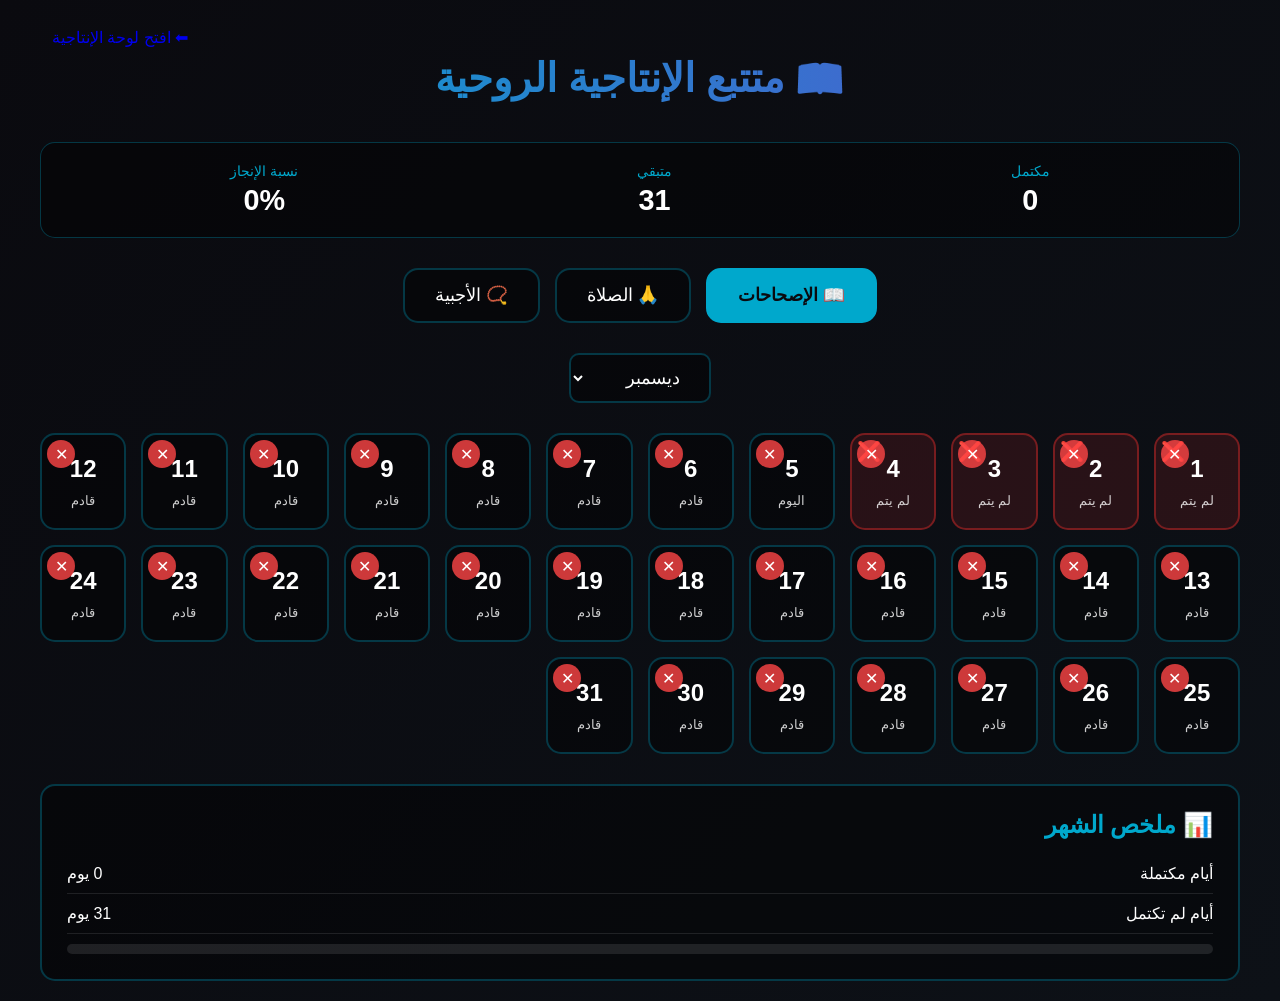
==== index.html @ fea48bf3 "Add files via upload" ====
<!DOCTYPE html>
<html lang="ar" dir="rtl">
<head>
    <meta charset="UTF-8">
    <meta name="viewport" content="width=device-width, initial-scale=1.0">
    <title>متتبع الإنتاجية الروحية</title>
    <link rel="stylesheet" href="style.css">
</head>
<body>
    <div class="container">
        <div class="header">
            <div style="display:flex; gap:12px; align-items:center; justify-content:flex-end;">
                <a href="main.html" class="btn" style="text-decoration:none; padding:8px 12px; border-radius:8px;">⬅ افتح لوحة الإنتاجية</a>
            </div>
            <h1 class="title">
                📖 متتبع الإنتاجية الروحية
            </h1>
        </div>

        <div class="stats-bar">
            <div class="stat-item">
                <div class="stat-label">مكتمل</div>
                <div class="stat-value" id="completedCount">0</div>
            </div>
            <div class="stat-item">
                <div class="stat-label">متبقي</div>
                <div class="stat-value" id="remainingCount">30</div>
            </div>
            <div class="stat-item">
                <div class="stat-label">نسبة الإنجاز</div>
                <div class="stat-value" id="completionRate">0%</div>
            </div>
        </div>

        <div class="tabs">
            <div class="tab active" data-tab="chapters">
                📖 الإصحاحات
            </div>
            <div class="tab" data-tab="prayer">
                🙏 الصلاة
            </div>
            <div class="tab" data-tab="agpeya">
                📿 الأجبية
            </div>
        </div>

        <div class="month-selector">
            <select id="monthSelect">
                <option value="0">يناير</option>
                <option value="1">فبراير</option>
                <option value="2">مارس</option>
                <option value="3">إبريل</option>
                <option value="4">مايو</option>
                <option value="5">يونيو</option>
                <option value="6">يوليو</option>
                <option value="7">أغسطس</option>
                <option value="8">سبتمبر</option>
                <option value="9">أكتوبر</option>
                <option value="10">نوفمبر</option>
                <option value="11">ديسمبر</option>
            </select>
        </div>

        <div class="days-grid" id="daysGrid"></div>

        <div class="summary">
            <h3>📊 ملخص الشهر</h3>
            <div class="summary-item">
                <span>أيام مكتملة</span>
                <span id="summaryCompleted">0 يوم</span>
            </div>
            <div class="summary-item">
                <span>أيام لم تكتمل</span>
                <span id="summaryMissed">30 يوم</span>
            </div>
            <div class="progress-bar">
                <div class="progress-fill" id="progressFill" style="width: 0%"></div>
            </div>
        </div>
    </div>

    <script src="script.js"></script>
</body>
</html>
---- style.css ----
* {
    margin: 0;
    padding: 0;
    box-sizing: border-box;
}

body {
    font-family: 'Segoe UI', Tahoma, Geneva, Verdana, sans-serif;
    background: linear-gradient(135deg, #0a0a0f 0%, #0d1117 100%);
    min-height: 100vh;
    color: white;
    padding: 20px;
}

.container {
    max-width: 1200px;
    margin: 0 auto;
}

.header {
    text-align: center;
    margin-bottom: 40px;
}

.title {
    font-size: 2.5rem;
    background: linear-gradient(90deg, #00a8cc, #5a4fcf);
    -webkit-background-clip: text;
    -webkit-text-fill-color: transparent;
    background-clip: text;
    margin-bottom: 15px;
    display: flex;
    align-items: center;
    justify-content: center;
    gap: 10px;
}

.stats-bar {
    background: rgba(0, 0, 0, 0.4);
    border: 1px solid rgba(0, 168, 204, 0.3);
    border-radius: 15px;
    padding: 20px;
    display: flex;
    justify-content: space-around;
    margin-bottom: 30px;
}

.stat-item {
    text-align: center;
}

.stat-label {
    color: #00a8cc;
    font-size: 0.9rem;
    margin-bottom: 5px;
}

.stat-value {
    font-size: 1.8rem;
    font-weight: bold;
}

.tabs {
    display: flex;
    gap: 15px;
    margin-bottom: 30px;
    justify-content: center;
    flex-wrap: wrap;
}

.tab {
    background: rgba(0, 0, 0, 0.4);
    border: 2px solid rgba(0, 168, 204, 0.3);
    border-radius: 15px;
    padding: 15px 30px;
    cursor: pointer;
    transition: all 0.3s;
    font-size: 1.1rem;
    display: flex;
    align-items: center;
    gap: 10px;
}

.tab:hover {
    transform: translateY(-2px);
    box-shadow: 0 5px 15px rgba(0, 168, 204, 0.3);
}

.tab.active {
    background: #00a8cc;
    border-color: #00a8cc;
    color: #0a0a0f;
    font-weight: bold;
}

.month-selector {
    text-align: center;
    margin-bottom: 30px;
}

.month-selector select {
    background: rgba(0, 0, 0, 0.4);
    border: 2px solid rgba(0, 168, 204, 0.3);
    border-radius: 10px;
    padding: 12px 25px;
    color: white;
    font-size: 1.1rem;
    cursor: pointer;
    outline: none;
}

.month-selector select option {
    background: #0d1117;
    color: white;
}

.days-grid {
    display: grid;
    grid-template-columns: repeat(auto-fill, minmax(80px, 1fr));
    gap: 15px;
    margin-bottom: 30px;
}

.day-card {
    background: rgba(0, 0, 0, 0.4);
    border: 2px solid rgba(0, 168, 204, 0.3);
    border-radius: 15px;
    padding: 20px;
    text-align: center;
    cursor: pointer;
    transition: all 0.3s;
    position: relative;
    display: flex;
    flex-direction: column;
    align-items: center;
    justify-content: center;
}

.day-card:hover {
    transform: scale(1.05);
    box-shadow: 0 5px 15px rgba(0, 168, 204, 0.3);
}

.day-card.completed {
    background: linear-gradient(135deg, #00a8cc, #007a99);
    border-color: #00a8cc;
}

.day-card.missed {
    background: rgba(200, 40, 40, 0.15);
    border-color: rgba(200, 40, 40, 0.5);
}

.btn-delete-day {
    position: absolute;
    top: 5px;
    left: 5px;
    background: rgba(255, 70, 70, 0.8);
    color: white;
    border: none;
    border-radius: 50%;
    width: 28px;
    height: 28px;
    cursor: pointer;
    font-size: 16px;
    transition: all 0.2s;
    padding: 0;
    display: flex;
    align-items: center;
    justify-content: center;
}

.btn-delete-day:hover {
    background: rgba(255, 50, 50, 1);
    transform: scale(1.1);
}

.day-number {
    font-size: 1.5rem;
    font-weight: bold;
    margin-bottom: 10px;
}

.day-label {
    font-size: 0.8rem;
    opacity: 0.8;
}

.status-icon {
    position: absolute;
    top: 5px;
    left: 5px;
    font-size: 1.2rem;
}

.summary {
    background: rgba(0, 0, 0, 0.4);
    border: 2px solid rgba(0, 168, 204, 0.3);
    border-radius: 15px;
    padding: 25px;
    margin-top: 30px;
}

.summary h3 {
    color: #00a8cc;
    margin-bottom: 15px;
    font-size: 1.5rem;
}

.summary-item {
    display: flex;
    justify-content: space-between;
    padding: 10px 0;
    border-bottom: 1px solid rgba(255, 255, 255, 0.1);
}

.summary-item:last-child {
    border-bottom: none;
}

.progress-bar {
    width: 100%;
    height: 10px;
    background: rgba(255, 255, 255, 0.1);
    border-radius: 10px;
    overflow: hidden;
    margin-top: 10px;
}

.progress-fill {
    height: 100%;
    background: linear-gradient(90deg, #00a8cc, #007a99);
    transition: width 0.3s;
    border-radius: 10px;
}

@media (max-width: 768px) {
    .title {
        font-size: 1.8rem;
    }

    .days-grid {
        grid-template-columns: repeat(auto-fill, minmax(60px, 1fr));
        gap: 10px;
    }

    .day-card {
        padding: 15px 10px;
    }

    .stats-bar {
        flex-direction: column;
        gap: 15px;
    }
}
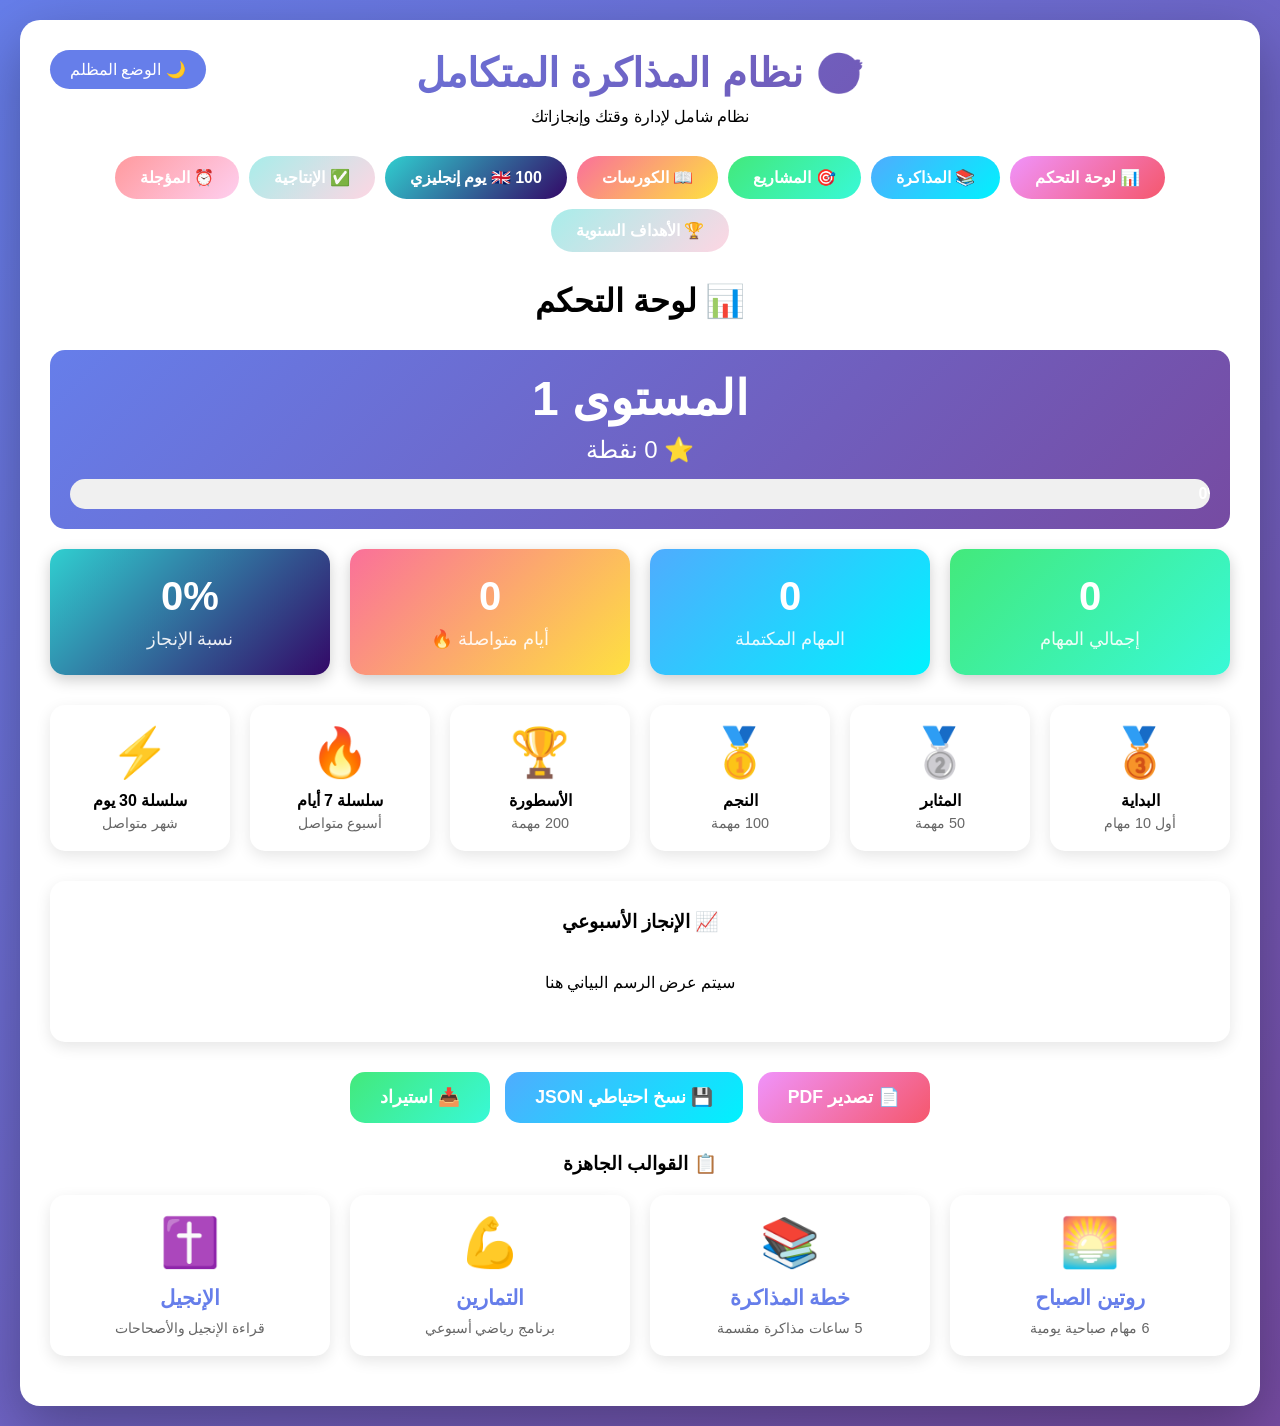
==== commit 80341791: "Add files via upload" ====
--- a/index.html
+++ b/index.html
@@ -3,82 +3,2111 @@
 <head>
     <meta charset="UTF-8">
     <meta name="viewport" content="width=device-width, initial-scale=1.0">
-    <title>متتبع الإنتاجية الروحية</title>
-    <link rel="stylesheet" href="style.css">
+    <title>نظام المذاكرة المتكامل</title>
+    <style>
+        * {
+            margin: 0;
+            padding: 0;
+            box-sizing: border-box;
+        }
+
+        body {
+            font-family: 'Segoe UI', Tahoma, Geneva, Verdana, sans-serif;
+            background: linear-gradient(135deg, #667eea 0%, #764ba2 100%);
+            min-height: 100vh;
+            padding: 20px;
+            transition: all 0.3s ease;
+        }
+
+        body.dark-mode {
+            background: linear-gradient(135deg, #1a1a2e 0%, #16213e 100%);
+        }
+
+        .container {
+            max-width: 1400px;
+            margin: 0 auto;
+            background: white;
+            border-radius: 20px;
+            box-shadow: 0 20px 60px rgba(0,0,0,0.3);
+            padding: 30px;
+            transition: all 0.3s ease;
+        }
+
+        body.dark-mode .container {
+            background: #2d2d44;
+            color: #fff;
+        }
+
+        .header {
+            text-align: center;
+            margin-bottom: 30px;
+            position: relative;
+        }
+
+        .header h1 {
+            font-size: 2.5em;
+            background: linear-gradient(135deg, #667eea 0%, #764ba2 100%);
+            -webkit-background-clip: text;
+            -webkit-text-fill-color: transparent;
+            margin-bottom: 10px;
+        }
+
+        body.dark-mode .header h1 {
+            background: linear-gradient(135deg, #00d2ff 0%, #3a7bd5 100%);
+            -webkit-background-clip: text;
+            -webkit-text-fill-color: transparent;
+        }
+
+        .dark-mode-toggle {
+            position: absolute;
+            top: 0;
+            left: 0;
+            background: #667eea;
+            color: white;
+            border: none;
+            padding: 10px 20px;
+            border-radius: 25px;
+            cursor: pointer;
+            font-size: 1em;
+            transition: all 0.3s ease;
+        }
+
+        body.dark-mode .dark-mode-toggle {
+            background: #ffd700;
+            color: #1a1a2e;
+        }
+
+        .dark-mode-toggle:hover {
+            transform: scale(1.1);
+        }
+
+        .nav-buttons {
+            display: flex;
+            gap: 10px;
+            flex-wrap: wrap;
+            justify-content: center;
+            margin-bottom: 30px;
+        }
+
+        .nav-btn {
+            padding: 12px 25px;
+            border: none;
+            border-radius: 25px;
+            cursor: pointer;
+            font-size: 1em;
+            font-weight: bold;
+            transition: all 0.3s ease;
+            color: white;
+        }
+
+        .nav-btn:hover {
+            transform: translateY(-3px);
+            box-shadow: 0 5px 15px rgba(0,0,0,0.3);
+        }
+
+        .nav-btn.dashboard { background: linear-gradient(135deg, #f093fb 0%, #f5576c 100%); }
+        .nav-btn.study { background: linear-gradient(135deg, #4facfe 0%, #00f2fe 100%); }
+        .nav-btn.projects { background: linear-gradient(135deg, #43e97b 0%, #38f9d7 100%); }
+        .nav-btn.courses { background: linear-gradient(135deg, #fa709a 0%, #fee140 100%); }
+        .nav-btn.english { background: linear-gradient(135deg, #30cfd0 0%, #330867 100%); }
+        .nav-btn.productivity { background: linear-gradient(135deg, #a8edea 0%, #fed6e3 100%); }
+        .nav-btn.delayed { background: linear-gradient(135deg, #ff9a9e 0%, #fecfef 100%); }
+
+        .page {
+            display: none;
+        }
+
+        .page.active {
+            display: block;
+            animation: fadeIn 0.5s ease;
+        }
+
+        @keyframes fadeIn {
+            from { opacity: 0; transform: translateY(20px); }
+            to { opacity: 1; transform: translateY(0); }
+        }
+
+        .stats-grid {
+            display: grid;
+            grid-template-columns: repeat(auto-fit, minmax(250px, 1fr));
+            gap: 20px;
+            margin-bottom: 30px;
+        }
+
+        .stat-card {
+            background: linear-gradient(135deg, #667eea 0%, #764ba2 100%);
+            color: white;
+            padding: 25px;
+            border-radius: 15px;
+            text-align: center;
+            box-shadow: 0 5px 15px rgba(0,0,0,0.2);
+            transition: all 0.3s ease;
+        }
+
+        .stat-card:hover {
+            transform: translateY(-5px);
+            box-shadow: 0 10px 25px rgba(0,0,0,0.3);
+        }
+
+        .stat-card h3 {
+            font-size: 2.5em;
+            margin-bottom: 10px;
+        }
+
+        .stat-card p {
+            font-size: 1.1em;
+            opacity: 0.9;
+        }
+
+        .months-grid {
+            display: grid;
+            grid-template-columns: repeat(auto-fill, minmax(300px, 1fr));
+            gap: 20px;
+            margin-top: 20px;
+        }
+
+        .month-card {
+            background: white;
+            border-radius: 15px;
+            padding: 20px;
+            box-shadow: 0 5px 15px rgba(0,0,0,0.1);
+            transition: all 0.3s ease;
+        }
+
+        body.dark-mode .month-card {
+            background: #3d3d5c;
+        }
+
+        .month-card:hover {
+            transform: translateY(-5px);
+            box-shadow: 0 10px 25px rgba(0,0,0,0.2);
+        }
+
+        .month-card h3 {
+            color: #667eea;
+            margin-bottom: 15px;
+            font-size: 1.5em;
+        }
+
+        body.dark-mode .month-card h3 {
+            color: #00d2ff;
+        }
+
+        .days-grid {
+            display: grid;
+            grid-template-columns: repeat(7, 1fr);
+            gap: 8px;
+            margin-top: 15px;
+        }
+
+        .day {
+            aspect-ratio: 1;
+            display: flex;
+            align-items: center;
+            justify-content: center;
+            border-radius: 10px;
+            font-weight: bold;
+            cursor: pointer;
+            transition: all 0.3s ease;
+            background: #f0f0f0;
+            color: #333;
+        }
+
+        body.dark-mode .day {
+            background: #2d2d44;
+            color: #fff;
+        }
+
+        .day:hover {
+            transform: scale(1.1);
+        }
+
+        .day.current {
+            background: #ffd700;
+            color: #333;
+            box-shadow: 0 0 15px rgba(255, 215, 0, 0.5);
+        }
+
+        .day.completed {
+            background: linear-gradient(135deg, #43e97b 0%, #38f9d7 100%);
+            color: white;
+        }
+
+        .day.incomplete {
+            background: linear-gradient(135deg, #ff9a9e 0%, #fecfef 100%);
+            color: white;
+        }
+
+        .task-input-section {
+            background: #f8f9fa;
+            padding: 25px;
+            border-radius: 15px;
+            margin-bottom: 25px;
+        }
+
+        body.dark-mode .task-input-section {
+            background: #3d3d5c;
+        }
+
+        .task-input-group {
+            display: flex;
+            gap: 10px;
+            margin-bottom: 15px;
+            flex-wrap: wrap;
+        }
+
+        .task-input-group input,
+        .task-input-group select {
+            flex: 1;
+            padding: 12px;
+            border: 2px solid #ddd;
+            border-radius: 10px;
+            font-size: 1em;
+            min-width: 200px;
+        }
+
+        body.dark-mode .task-input-group input,
+        body.dark-mode .task-input-group select {
+            background: #2d2d44;
+            color: #fff;
+            border-color: #4d4d6c;
+        }
+
+        .task-input-group button {
+            padding: 12px 30px;
+            background: linear-gradient(135deg, #667eea 0%, #764ba2 100%);
+            color: white;
+            border: none;
+            border-radius: 10px;
+            cursor: pointer;
+            font-size: 1em;
+            font-weight: bold;
+            transition: all 0.3s ease;
+        }
+
+        .task-input-group button:hover {
+            transform: scale(1.05);
+            box-shadow: 0 5px 15px rgba(0,0,0,0.3);
+        }
+
+        .tasks-list {
+            display: grid;
+            gap: 15px;
+        }
+
+        .task-item {
+            background: white;
+            padding: 20px;
+            border-radius: 15px;
+            box-shadow: 0 3px 10px rgba(0,0,0,0.1);
+            display: flex;
+            justify-content: space-between;
+            align-items: center;
+            transition: all 0.3s ease;
+        }
+
+        body.dark-mode .task-item {
+            background: #3d3d5c;
+        }
+
+        .task-item:hover {
+            transform: translateX(-5px);
+            box-shadow: 0 5px 15px rgba(0,0,0,0.2);
+        }
+
+        .task-info {
+            flex: 1;
+        }
+
+        .task-title {
+            font-size: 1.2em;
+            font-weight: bold;
+            margin-bottom: 5px;
+            color: #333;
+        }
+
+        body.dark-mode .task-title {
+            color: #fff;
+        }
+
+        .task-meta {
+            font-size: 0.9em;
+            color: #666;
+        }
+
+        body.dark-mode .task-meta {
+            color: #aaa;
+        }
+
+        .task-actions {
+            display: flex;
+            gap: 10px;
+        }
+
+        .task-btn {
+            padding: 8px 15px;
+            border: none;
+            border-radius: 8px;
+            cursor: pointer;
+            font-weight: bold;
+            transition: all 0.3s ease;
+            color: white;
+        }
+
+        .task-btn.done {
+            background: linear-gradient(135deg, #43e97b 0%, #38f9d7 100%);
+        }
+
+        .task-btn.delete {
+            background: linear-gradient(135deg, #ff9a9e 0%, #fecfef 100%);
+        }
+
+        .task-btn:hover {
+            transform: scale(1.1);
+        }
+
+        .progress-section {
+            margin: 30px 0;
+        }
+
+        .progress-bar-container {
+            background: #f0f0f0;
+            border-radius: 15px;
+            height: 30px;
+            overflow: hidden;
+            position: relative;
+        }
+
+        body.dark-mode .progress-bar-container {
+            background: #2d2d44;
+        }
+
+        .progress-bar {
+            height: 100%;
+            background: linear-gradient(90deg, #43e97b 0%, #38f9d7 100%);
+            transition: width 0.5s ease;
+            display: flex;
+            align-items: center;
+            justify-content: center;
+            color: white;
+            font-weight: bold;
+        }
+
+        .project-card {
+            background: white;
+            padding: 25px;
+            border-radius: 15px;
+            box-shadow: 0 5px 15px rgba(0,0,0,0.1);
+            margin-bottom: 20px;
+            transition: all 0.3s ease;
+        }
+
+        body.dark-mode .project-card {
+            background: #3d3d5c;
+        }
+
+        .project-card:hover {
+            transform: translateY(-5px);
+            box-shadow: 0 10px 25px rgba(0,0,0,0.2);
+        }
+
+        .project-header {
+            display: flex;
+            justify-content: space-between;
+            align-items: center;
+            margin-bottom: 15px;
+        }
+
+        .project-title {
+            font-size: 1.5em;
+            font-weight: bold;
+            color: #667eea;
+        }
+
+        body.dark-mode .project-title {
+            color: #00d2ff;
+        }
+
+        .project-progress {
+            font-size: 1.2em;
+            font-weight: bold;
+            color: #43e97b;
+        }
+
+        .project-actions {
+            display: flex;
+            gap: 10px;
+            margin-top: 15px;
+        }
+
+        .project-btn {
+            padding: 10px 20px;
+            border: none;
+            border-radius: 10px;
+            cursor: pointer;
+            font-weight: bold;
+            transition: all 0.3s ease;
+            color: white;
+        }
+
+        .project-btn.increment {
+            background: linear-gradient(135deg, #43e97b 0%, #38f9d7 100%);
+        }
+
+        .project-btn.decrement {
+            background: linear-gradient(135deg, #ffa726 0%, #fb8c00 100%);
+        }
+
+        .project-btn.complete {
+            background: linear-gradient(135deg, #667eea 0%, #764ba2 100%);
+        }
+
+        .project-btn.delete {
+            background: linear-gradient(135deg, #ff9a9e 0%, #fecfef 100%);
+        }
+
+        .project-btn:hover {
+            transform: scale(1.05);
+        }
+
+        .streak-display {
+            text-align: center;
+            padding: 40px;
+            background: linear-gradient(135deg, #ff9a9e 0%, #fecfef 100%);
+            border-radius: 20px;
+            margin-bottom: 30px;
+            color: white;
+        }
+
+        .streak-number {
+            font-size: 5em;
+            font-weight: bold;
+            margin-bottom: 10px;
+        }
+
+        .streak-icon {
+            font-size: 3em;
+            margin-bottom: 10px;
+        }
+
+        .achievements {
+            display: grid;
+            grid-template-columns: repeat(auto-fit, minmax(150px, 1fr));
+            gap: 20px;
+            margin: 30px 0;
+        }
+
+        .achievement {
+            text-align: center;
+            padding: 20px;
+            background: white;
+            border-radius: 15px;
+            box-shadow: 0 5px 15px rgba(0,0,0,0.1);
+            transition: all 0.3s ease;
+        }
+
+        body.dark-mode .achievement {
+            background: #3d3d5c;
+        }
+
+        .achievement.unlocked {
+            background: linear-gradient(135deg, #ffd700 0%, #ffed4e 100%);
+        }
+
+        .achievement:hover {
+            transform: scale(1.05);
+        }
+
+        .achievement-icon {
+            font-size: 3em;
+            margin-bottom: 10px;
+        }
+
+        .achievement-title {
+            font-weight: bold;
+            margin-bottom: 5px;
+        }
+
+        .achievement-desc {
+            font-size: 0.9em;
+            color: #666;
+        }
+
+        .english-day {
+            background: white;
+            padding: 20px;
+            border-radius: 15px;
+            margin-bottom: 15px;
+            box-shadow: 0 3px 10px rgba(0,0,0,0.1);
+            transition: all 0.3s ease;
+        }
+
+        body.dark-mode .english-day {
+            background: #3d3d5c;
+        }
+
+        .english-day:hover {
+            transform: translateX(-5px);
+        }
+
+        .english-day-header {
+            display: flex;
+            justify-content: space-between;
+            align-items: center;
+            margin-bottom: 10px;
+        }
+
+        .english-day-title {
+            font-size: 1.3em;
+            font-weight: bold;
+            color: #30cfd0;
+        }
+
+        .english-day.completed {
+            background: linear-gradient(135deg, #43e97b 0%, #38f9d7 100%);
+            color: white;
+        }
+
+        .english-day.completed .english-day-title {
+            color: white;
+        }
+
+        .note-input {
+            width: 100%;
+            padding: 10px;
+            border: 2px solid #ddd;
+            border-radius: 10px;
+            margin-top: 10px;
+            font-size: 1em;
+            resize: vertical;
+        }
+
+        body.dark-mode .note-input {
+            background: #2d2d44;
+            color: #fff;
+            border-color: #4d4d6c;
+        }
+
+        .export-section {
+            display: flex;
+            gap: 15px;
+            margin: 30px 0;
+            flex-wrap: wrap;
+            justify-content: center;
+        }
+
+        .export-btn {
+            padding: 15px 30px;
+            border: none;
+            border-radius: 15px;
+            cursor: pointer;
+            font-size: 1.1em;
+            font-weight: bold;
+            color: white;
+            transition: all 0.3s ease;
+        }
+
+        .export-btn.pdf {
+            background: linear-gradient(135deg, #f093fb 0%, #f5576c 100%);
+        }
+
+        .export-btn.json {
+            background: linear-gradient(135deg, #4facfe 0%, #00f2fe 100%);
+        }
+
+        .export-btn.import {
+            background: linear-gradient(135deg, #43e97b 0%, #38f9d7 100%);
+        }
+
+        .export-btn:hover {
+            transform: scale(1.05);
+            box-shadow: 0 5px 15px rgba(0,0,0,0.3);
+        }
+
+        .chart-container {
+            background: white;
+            padding: 30px;
+            border-radius: 15px;
+            margin: 20px 0;
+            box-shadow: 0 5px 15px rgba(0,0,0,0.1);
+        }
+
+        body.dark-mode .chart-container {
+            background: #3d3d5c;
+        }
+
+        .priority-badge {
+            display: inline-block;
+            padding: 5px 15px;
+            border-radius: 20px;
+            font-size: 0.9em;
+            font-weight: bold;
+            margin-left: 10px;
+        }
+
+        .priority-urgent {
+            background: #ff6b6b;
+            color: white;
+        }
+
+        .priority-important {
+            background: #ffd93d;
+            color: #333;
+        }
+
+        .priority-normal {
+            background: #6bcf7f;
+            color: white;
+        }
+
+        .level-display {
+            background: linear-gradient(135deg, #667eea 0%, #764ba2 100%);
+            color: white;
+            padding: 20px;
+            border-radius: 15px;
+            text-align: center;
+            margin-bottom: 20px;
+        }
+
+        .level-number {
+            font-size: 3em;
+            font-weight: bold;
+        }
+
+        .points-display {
+            font-size: 1.5em;
+            margin-top: 10px;
+        }
+
+        .modal {
+            display: none;
+            position: fixed;
+            top: 0;
+            left: 0;
+            width: 100%;
+            height: 100%;
+            background: rgba(0,0,0,0.7);
+            z-index: 1000;
+            justify-content: center;
+            align-items: center;
+        }
+
+        .modal.active {
+            display: flex;
+        }
+
+        .modal-content {
+            background: white;
+            padding: 30px;
+            border-radius: 20px;
+            max-width: 500px;
+            width: 90%;
+            max-height: 80vh;
+            overflow-y: auto;
+        }
+
+        body.dark-mode .modal-content {
+            background: #2d2d44;
+            color: #fff;
+        }
+
+        @media (max-width: 768px) {
+            .header h1 {
+                font-size: 1.8em;
+            }
+
+            .nav-buttons {
+                flex-direction: column;
+            }
+
+            .stats-grid {
+                grid-template-columns: 1fr;
+            }
+
+            .months-grid {
+                grid-template-columns: 1fr;
+            }
+
+            .task-input-group {
+                flex-direction: column;
+            }
+
+            .task-item {
+                flex-direction: column;
+                gap: 15px;
+            }
+
+            .task-actions {
+                width: 100%;
+                justify-content: space-between;
+            }
+        }
+
+        .filter-section {
+            display: flex;
+            gap: 10px;
+            margin-bottom: 20px;
+            flex-wrap: wrap;
+        }
+
+        .filter-btn {
+            padding: 10px 20px;
+            border: 2px solid #667eea;
+            background: white;
+            color: #667eea;
+            border-radius: 10px;
+            cursor: pointer;
+            font-weight: bold;
+            transition: all 0.3s ease;
+        }
+
+        body.dark-mode .filter-btn {
+            background: #2d2d44;
+            border-color: #00d2ff;
+            color: #00d2ff;
+        }
+
+        .filter-btn.active {
+            background: #667eea;
+            color: white;
+        }
+
+        body.dark-mode .filter-btn.active {
+            background: #00d2ff;
+            color: #1a1a2e;
+        }
+
+        .filter-btn:hover {
+            transform: scale(1.05);
+        }
+
+        .notification {
+            position: fixed;
+            top: 20px;
+            right: 20px;
+            background: linear-gradient(135deg, #43e97b 0%, #38f9d7 100%);
+            color: white;
+            padding: 20px;
+            border-radius: 15px;
+            box-shadow: 0 5px 15px rgba(0,0,0,0.3);
+            z-index: 2000;
+            animation: slideIn 0.5s ease;
+            max-width: 300px;
+        }
+
+        @keyframes slideIn {
+            from {
+                transform: translateX(400px);
+                opacity: 0;
+            }
+            to {
+                transform: translateX(0);
+                opacity: 1;
+            }
+        }
+
+        .template-grid {
+            display: grid;
+            grid-template-columns: repeat(auto-fit, minmax(250px, 1fr));
+            gap: 20px;
+            margin: 20px 0;
+        }
+
+        .template-card {
+            background: white;
+            padding: 20px;
+            border-radius: 15px;
+            box-shadow: 0 5px 15px rgba(0,0,0,0.1);
+            cursor: pointer;
+            transition: all 0.3s ease;
+        }
+
+        body.dark-mode .template-card {
+            background: #3d3d5c;
+        }
+
+        .template-card:hover {
+            transform: translateY(-5px);
+            box-shadow: 0 10px 25px rgba(0,0,0,0.2);
+        }
+
+        .template-icon {
+            font-size: 3em;
+            text-align: center;
+            margin-bottom: 15px;
+        }
+
+        .template-title {
+            font-size: 1.3em;
+            font-weight: bold;
+            text-align: center;
+            color: #667eea;
+            margin-bottom: 10px;
+        }
+
+        body.dark-mode .template-title {
+            color: #00d2ff;
+        }
+
+        .template-desc {
+            text-align: center;
+            color: #666;
+            font-size: 0.9em;
+        }
+
+        body.dark-mode .template-desc {
+            color: #aaa;
+        }
+    </style>
 </head>
 <body>
     <div class="container">
         <div class="header">
-            <div style="display:flex; gap:12px; align-items:center; justify-content:flex-end;">
-                <a href="main.html" class="btn" style="text-decoration:none; padding:8px 12px; border-radius:8px;">⬅ افتح لوحة الإنتاجية</a>
-            </div>
-            <h1 class="title">
-                📖 متتبع الإنتاجية الروحية
-            </h1>
+            <button class="dark-mode-toggle" onclick="toggleDarkMode()">🌙 الوضع المظلم</button>
+            <h1>🎯 نظام المذاكرة المتكامل</h1>
+            <p>نظام شامل لإدارة وقتك وإنجازاتك</p>
         </div>
 
-        <div class="stats-bar">
-            <div class="stat-item">
-                <div class="stat-label">مكتمل</div>
-                <div class="stat-value" id="completedCount">0</div>
-            </div>
-            <div class="stat-item">
-                <div class="stat-label">متبقي</div>
-                <div class="stat-value" id="remainingCount">30</div>
-            </div>
-            <div class="stat-item">
-                <div class="stat-label">نسبة الإنجاز</div>
-                <div class="stat-value" id="completionRate">0%</div>
-            </div>
+        <div class="nav-buttons">
+            <button class="nav-btn dashboard" onclick="showPage('dashboard')">📊 لوحة التحكم</button>
+            <button class="nav-btn study" onclick="showPage('study')">📚 المذاكرة</button>
+            <button class="nav-btn projects" onclick="showPage('projects')">🎯 المشاريع</button>
+            <button class="nav-btn courses" onclick="showPage('courses')">📖 الكورسات</button>
+            <button class="nav-btn english" onclick="showPage('english')">🇬🇧 100 يوم إنجليزي</button>
+            <button class="nav-btn productivity" onclick="showPage('productivity')">✅ الإنتاجية</button>
+            <button class="nav-btn delayed" onclick="showPage('delayed')">⏰ المؤجلة</button>
+            <button class="nav-btn productivity" onclick="showPage('yearly')" style="background: linear-gradient(135deg, #a8edea 0%, #fed6e3 100%);">🏆 الأهداف السنوية</button>
         </div>
 
-        <div class="tabs">
-            <div class="tab active" data-tab="chapters">
-                📖 الإصحاحات
-            </div>
-            <div class="tab" data-tab="prayer">
-                🙏 الصلاة
-            </div>
-            <div class="tab" data-tab="agpeya">
-                📿 الأجبية
+        <!-- Dashboard Page -->
+        <div id="dashboard" class="page active">
+            <h2 style="text-align: center; margin-bottom: 30px; font-size: 2em;">📊 لوحة التحكم</h2>
+            
+            <div class="level-display">
+                <div class="level-number">المستوى <span id="userLevel">1</span></div>
+                <div class="points-display">⭐ <span id="userPoints">0</span> نقطة</div>
+                <div class="progress-bar-container" style="margin-top: 15px;">
+                    <div class="progress-bar" id="levelProgress" style="width: 0%;">0%</div>
+                </div>
+            </div>
+
+            <div class="stats-grid">
+                <div class="stat-card" style="background: linear-gradient(135deg, #43e97b 0%, #38f9d7 100%);">
+                    <h3 id="dashTotalTasks">0</h3>
+                    <p>إجمالي المهام</p>
+                </div>
+                <div class="stat-card" style="background: linear-gradient(135deg, #4facfe 0%, #00f2fe 100%);">
+                    <h3 id="dashCompletedTasks">0</h3>
+                    <p>المهام المكتملة</p>
+                </div>
+                <div class="stat-card" style="background: linear-gradient(135deg, #fa709a 0%, #fee140 100%);">
+                    <h3 id="dashStreak">0</h3>
+                    <p>أيام متواصلة 🔥</p>
+                </div>
+                <div class="stat-card" style="background: linear-gradient(135deg, #30cfd0 0%, #330867 100%);">
+                    <h3 id="dashProductivity">0%</h3>
+                    <p>نسبة الإنجاز</p>
+                </div>
+            </div>
+
+            <div class="achievements">
+                <div class="achievement" id="achievement1">
+                    <div class="achievement-icon">🥉</div>
+                    <div class="achievement-title">البداية</div>
+                    <div class="achievement-desc">أول 10 مهام</div>
+                </div>
+                <div class="achievement" id="achievement2">
+                    <div class="achievement-icon">🥈</div>
+                    <div class="achievement-title">المثابر</div>
+                    <div class="achievement-desc">50 مهمة</div>
+                </div>
+                <div class="achievement" id="achievement3">
+                    <div class="achievement-icon">🥇</div>
+                    <div class="achievement-title">النجم</div>
+                    <div class="achievement-desc">100 مهمة</div>
+                </div>
+                <div class="achievement" id="achievement4">
+                    <div class="achievement-icon">🏆</div>
+                    <div class="achievement-title">الأسطورة</div>
+                    <div class="achievement-desc">200 مهمة</div>
+                </div>
+                <div class="achievement" id="achievement5">
+                    <div class="achievement-icon">🔥</div>
+                    <div class="achievement-title">سلسلة 7 أيام</div>
+                    <div class="achievement-desc">أسبوع متواصل</div>
+                </div>
+                <div class="achievement" id="achievement6">
+                    <div class="achievement-icon">⚡</div>
+                    <div class="achievement-title">سلسلة 30 يوم</div>
+                    <div class="achievement-desc">شهر متواصل</div>
+                </div>
+            </div>
+
+            <div class="chart-container">
+                <h3 style="margin-bottom: 20px; text-align: center;">📈 الإنجاز الأسبوعي</h3>
+                <div id="weeklyChart" style="text-align: center; padding: 20px;">
+                    <p>سيتم عرض الرسم البياني هنا</p>
+                </div>
+            </div>
+
+            <div class="export-section">
+                <button class="export-btn pdf" onclick="exportPDF()">📄 تصدير PDF</button>
+                <button class="export-btn json" onclick="exportJSON()">💾 نسخ احتياطي JSON</button>
+                <button class="export-btn import" onclick="document.getElementById('importFile').click()">📥 استيراد</button>
+                <input type="file" id="importFile" style="display: none;" accept=".json" onchange="importData(event)">
+            </div>
+
+            <h3 style="margin: 30px 0 20px; text-align: center;">📋 القوالب الجاهزة</h3>
+            <div class="template-grid">
+                <div class="template-card" onclick="applyTemplate('morning')">
+                    <div class="template-icon">🌅</div>
+                    <div class="template-title">روتين الصباح</div>
+                    <div class="template-desc">6 مهام صباحية يومية</div>
+                </div>
+                <div class="template-card" onclick="applyTemplate('study')">
+                    <div class="template-icon">📚</div>
+                    <div class="template-title">خطة المذاكرة</div>
+                    <div class="template-desc">5 ساعات مذاكرة مقسمة</div>
+                </div>
+                <div class="template-card" onclick="applyTemplate('workout')">
+                    <div class="template-icon">💪</div>
+                    <div class="template-title">التمارين</div>
+                    <div class="template-desc">برنامج رياضي أسبوعي</div>
+                </div>
+                <div class="template-card" onclick="applyTemplate('bible')">
+                    <div class="template-icon">✝️</div>
+                    <div class="template-title">الإنجيل</div>
+                    <div class="template-desc">قراءة الإنجيل والأصحاحات</div>
+                </div>
             </div>
         </div>
 
-        <div class="month-selector">
-            <select id="monthSelect">
-                <option value="0">يناير</option>
-                <option value="1">فبراير</option>
-                <option value="2">مارس</option>
-                <option value="3">إبريل</option>
-                <option value="4">مايو</option>
-                <option value="5">يونيو</option>
-                <option value="6">يوليو</option>
-                <option value="7">أغسطس</option>
-                <option value="8">سبتمبر</option>
-                <option value="9">أكتوبر</option>
-                <option value="10">نوفمبر</option>
-                <option value="11">ديسمبر</option>
-            </select>
+        <!-- Study Page -->
+        <div id="study" class="page">
+            <h2 style="text-align: center; margin-bottom: 30px;">📚 صفحة المذاكرة - 360 يوم</h2>
+            
+            <div class="stats-grid">
+                <div class="stat-card">
+                    <h3 id="totalDays">360</h3>
+                    <p>إجمالي الأيام</p>
+                </div>
+                <div class="stat-card">
+                    <h3 id="completedDays">0</h3>
+                    <p>أيام مكتملة</p>
+                </div>
+                <div class="stat-card">
+                    <h3 id="remainingDays">360</h3>
+                    <p>أيام متبقية</p>
+                </div>
+                <div class="stat-card">
+                    <h3 id="completionRate">0%</h3>
+                    <p>نسبة الإنجاز</p>
+                </div>
+            </div>
+
+            <div class="progress-section">
+                <h3 style="margin-bottom: 15px;">شريط التقدم الكلي</h3>
+                <div class="progress-bar-container">
+                    <div class="progress-bar" id="totalProgress" style="width: 0%;">0%</div>
+                </div>
+            </div>
+
+            <div class="task-input-section">
+                <h3 style="margin-bottom: 15px;">➕ إضافة مهمة جديدة</h3>
+                <div class="task-input-group">
+                    <input type="text" id="taskTitle" placeholder="عنوان المهمة">
+                    <select id="taskCategory">
+                        <option value="study">📖 مذاكرة</option>
+                        <option value="project">🎯 مشروع</option>
+                        <option value="course">📚 كورس</option>
+                        <option value="english">🇬🇧 إنجليزي</option>
+                    </select>
+                    <select id="taskPriority">
+                        <option value="normal">عادي</option>
+                        <option value="important">مهم</option>
+                        <option value="urgent">عاجل</option>
+                    </select>
+                    <input type="number" id="taskDay" placeholder="رقم اليوم" min="1" max="360">
+                    <button onclick="addTask()">إضافة</button>
+                </div>
+            </div>
+
+            <div class="filter-section">
+                <button class="filter-btn active" onclick="filterTasks('all')">الكل</button>
+                <button class="filter-btn" onclick="filterTasks('study')">📖 مذاكرة</button>
+                <button class="filter-btn" onclick="filterTasks('project')">🎯 مشروع</button>
+                <button class="filter-btn" onclick="filterTasks('course')">📚 كورس</button>
+                <button class="filter-btn" onclick="filterTasks('english')">🇬🇧 إنجليزي</button>
+            </div>
+
+            <div class="tasks-list" id="studyTasksList"></div>
+
+            <h3 style="margin: 30px 0 20px;">التقويم السنوي (12 شهر × 30 يوم)</h3>
+            <div class="months-grid" id="monthsGrid"></div>
         </div>
 
-        <div class="days-grid" id="daysGrid"></div>
-
-        <div class="summary">
-            <h3>📊 ملخص الشهر</h3>
-            <div class="summary-item">
-                <span>أيام مكتملة</span>
-                <span id="summaryCompleted">0 يوم</span>
-            </div>
-            <div class="summary-item">
-                <span>أيام لم تكتمل</span>
-                <span id="summaryMissed">30 يوم</span>
-            </div>
-            <div class="progress-bar">
-                <div class="progress-fill" id="progressFill" style="width: 0%"></div>
-            </div>
+        <!-- Projects Page -->
+        <div id="projects" class="page">
+            <h2 style="text-align: center; margin-bottom: 30px;">🎯 المشاريع</h2>
+            
+            <div class="stats-grid">
+                <div class="stat-card">
+                    <h3 id="totalProjects">0</h3>
+                    <p>إجمالي المشاريع</p>
+                </div>
+                <div class="stat-card">
+                    <h3 id="completedProjects">0</h3>
+                    <p>مشاريع مكتملة</p>
+                </div>
+                <div class="stat-card">
+                    <h3 id="inProgressProjects">0</h3>
+                    <p>قيد العمل</p>
+                </div>
+            </div>
+
+            <div class="task-input-section">
+                <h3 style="margin-bottom: 15px;">➕ إضافة مشروع جديد</h3>
+                <div class="task-input-group">
+                    <input type="text" id="projectName" placeholder="اسم المشروع">
+                    <button onclick="addProject()">إضافة مشروع</button>
+                </div>
+            </div>
+
+            <div id="projectsList"></div>
+        </div>
+
+        <!-- Courses Page -->
+        <div id="courses" class="page">
+            <h2 style="text-align: center; margin-bottom: 30px;">📖 الكورسات</h2>
+            
+            <div class="stats-grid">
+                <div class="stat-card" style="background: linear-gradient(135deg, #fa709a 0%, #fee140 100%);">
+                    <h3 id="totalCourses">0</h3>
+                    <p>إجمالي الكورسات</p>
+                </div>
+                <div class="stat-card" style="background: linear-gradient(135deg, #43e97b 0%, #38f9d7 100%);">
+                    <h3 id="completedCourses">0</h3>
+                    <p>كورسات مكتملة</p>
+                </div>
+                <div class="stat-card" style="background: linear-gradient(135deg, #4facfe 0%, #00f2fe 100%);">
+                    <h3 id="inProgressCourses">0</h3>
+                    <p>قيد الدراسة</p>
+                </div>
+            </div>
+
+            <div class="task-input-section">
+                <h3 style="margin-bottom: 15px;">➕ إضافة كورس جديد</h3>
+                <div class="task-input-group">
+                    <input type="text" id="courseName" placeholder="اسم الكورس">
+                    <button onclick="addCourse()">إضافة كورس</button>
+                </div>
+            </div>
+
+            <div id="coursesList"></div>
+        </div>
+
+        <!-- English 100 Days Page -->
+        <div id="english" class="page">
+            <h2 style="text-align: center; margin-bottom: 30px;">🇬🇧 تحدي 100 يوم إنجليزي</h2>
+            
+            <div class="streak-display">
+                <div class="streak-icon">🔥</div>
+                <div class="streak-number"><span id="englishStreak">0</span> يوم</div>
+                <p style="font-size: 1.2em;">سلسلة الأيام المتواصلة</p>
+            </div>
+
+            <div class="progress-section">
+                <h3 style="margin-bottom: 15px;">التقدم في التحدي</h3>
+                <div class="progress-bar-container">
+                    <div class="progress-bar" id="englishProgress" style="width: 0%;">0/100</div>
+                </div>
+            </div>
+
+            <div class="achievements">
+                <div class="achievement" id="eng25">
+                    <div class="achievement-icon">🥉</div>
+                    <div class="achievement-title">25 يوم</div>
+                </div>
+                <div class="achievement" id="eng50">
+                    <div class="achievement-icon">🥈</div>
+                    <div class="achievement-title">50 يوم</div>
+                </div>
+                <div class="achievement" id="eng75">
+                    <div class="achievement-icon">🥇</div>
+                    <div class="achievement-title">75 يوم</div>
+                </div>
+                <div class="achievement" id="eng100">
+                    <div class="achievement-icon">🏆</div>
+                    <div class="achievement-title">100 يوم!</div>
+                </div>
+            </div>
+
+            <div id="englishDaysList"></div>
+        </div>
+
+        <!-- Productivity Page -->
+        <div id="productivity" class="page">
+            <h2 style="text-align: center; margin-bottom: 30px;">✅ الإنتاجية - المهام المكتملة</h2>
+            
+            <div class="stats-grid">
+                <div class="stat-card" style="background: linear-gradient(135deg, #43e97b 0%, #38f9d7 100%);">
+                    <h3 id="prodCompleted">0</h3>
+                    <p>مهام مكتملة</p>
+                </div>
+                <div class="stat-card" style="background: linear-gradient(135deg, #4facfe 0%, #00f2fe 100%);">
+                    <h3 id="prodRemaining">360</h3>
+                    <p>مهام متبقية</p>
+                </div>
+                <div class="stat-card" style="background: linear-gradient(135deg, #fa709a 0%, #fee140 100%);">
+                    <h3 id="prodRate">0%</h3>
+                    <p>نسبة الإنجاز</p>
+                </div>
+            </div>
+
+            <div class="filter-section">
+                <button class="filter-btn active" onclick="filterProductivity('all')">الكل</button>
+                <button class="filter-btn" onclick="filterProductivity('study')">📖 مذاكرة</button>
+                <button class="filter-btn" onclick="filterProductivity('project')">🎯 مشروع</button>
+                <button class="filter-btn" onclick="filterProductivity('course')">📚 كورس</button>
+                <button class="filter-btn" onclick="filterProductivity('english')">🇬🇧 إنجليزي</button>
+            </div>
+
+            <div id="productivityList"></div>
+        </div>
+
+        <!-- Yearly Goals Page -->
+        <div id="yearly" class="page">
+            <h2 style="text-align: center; margin-bottom: 30px;">🏆 الأهداف السنوية</h2>
+            
+            <div class="stats-grid">
+                <div class="stat-card" style="background: linear-gradient(135deg, #a8edea 0%, #fed6e3 100%);">
+                    <h3 id="totalYearlyGoals">0</h3>
+                    <p>إجمالي الأهداف</p>
+                </div>
+                <div class="stat-card" style="background: linear-gradient(135deg, #43e97b 0%, #38f9d7 100%);">
+                    <h3 id="completedYearlyGoals">0</h3>
+                    <p>أهداف مكتملة</p>
+                </div>
+            </div>
+
+            <div class="task-input-section">
+                <h3 style="margin-bottom: 15px;">➕ إضافة هدف سنوي جديد</h3>
+                <div class="task-input-group">
+                    <input type="text" id="yearlyGoalTitle" placeholder="عنوان الهدف">
+                    <textarea style="flex: 1; padding: 12px; border: 2px solid #ddd; border-radius: 10px; font-size: 1em; min-width: 200px; font-family: 'Segoe UI';" id="yearlyGoalDesc" placeholder="وصف الهدف"></textarea>
+                    <button onclick="addYearlyGoal()">إضافة هدف</button>
+                </div>
+            </div>
+
+            <div id="yearlyGoalsList"></div>
+        </div>
+
+        <!-- Delayed Page -->
+        <div id="delayed" class="page">
+            <h2 style="text-align: center; margin-bottom: 30px;">⏰ المهام المؤجلة</h2>
+            
+            <div class="stats-grid">
+                <div class="stat-card" style="background: linear-gradient(135deg, #ff9a9e 0%, #fecfef 100%);">
+                    <h3 id="delayedCount">0</h3>
+                    <p>مهام مؤجلة</p>
+                </div>
+                <div class="stat-card" style="background: linear-gradient(135deg, #ffa726 0%, #fb8c00 100%);">
+                    <h3 id="oldestDelayed">--</h3>
+                    <p>أقدم مهمة</p>
+                </div>
+            </div>
+
+            <div class="filter-section">
+                <button class="filter-btn active" onclick="filterDelayed('all')">الكل</button>
+                <button class="filter-btn" onclick="filterDelayed('day')">آخر 24 ساعة</button>
+                <button class="filter-btn" onclick="filterDelayed('week')">آخر أسبوع</button>
+                <button class="filter-btn" onclick="filterDelayed('old')">قديمة</button>
+            </div>
+
+            <div id="delayedList"></div>
         </div>
     </div>
 
-    <script src="script.js"></script>
+    <script>
+        // Global Variables
+        let currentPage = 'dashboard';
+        let tasks = JSON.parse(localStorage.getItem('tasks')) || [];
+        let projects = JSON.parse(localStorage.getItem('projects')) || [];
+        let courses = JSON.parse(localStorage.getItem('courses')) || [];
+        let englishDays = JSON.parse(localStorage.getItem('englishDays')) || [];
+        let completedTasks = JSON.parse(localStorage.getItem('completedTasks')) || [];
+        let delayedTasks = JSON.parse(localStorage.getItem('delayedTasks')) || [];
+        let yearlyGoals = JSON.parse(localStorage.getItem('yearlyGoals')) || [];
+        let userLevel = parseInt(localStorage.getItem('userLevel')) || 1;
+        let userPoints = parseInt(localStorage.getItem('userPoints')) || 0;
+        let darkMode = localStorage.getItem('darkMode') === 'true';
+
+        // Initialize
+        if (darkMode) {
+            document.body.classList.add('dark-mode');
+            document.querySelector('.dark-mode-toggle').textContent = '☀️ الوضع الفاتح';
+        }
+
+        // Initialize English Days
+        if (englishDays.length === 0) {
+            for (let i = 1; i <= 100; i++) {
+                englishDays.push({
+                    day: i,
+                    completed: false,
+                    note: '',
+                    date: null
+                });
+            }
+            saveData();
+        }
+
+        function showPage(page) {
+            document.querySelectorAll('.page').forEach(p => p.classList.remove('active'));
+            document.getElementById(page).classList.add('active');
+            currentPage = page;
+            
+            if (page === 'dashboard') updateDashboard();
+            if (page === 'study') { renderMonths(); renderStudyTasks(); updateStudyStats(); }
+            if (page === 'projects') renderProjects();
+            if (page === 'courses') renderCourses();
+            if (page === 'english') renderEnglishDays();
+            if (page === 'productivity') renderProductivity();
+            if (page === 'yearly') renderYearlyGoals();
+            if (page === 'delayed') renderDelayed();
+        }
+
+        function toggleDarkMode() {
+            darkMode = !darkMode;
+            document.body.classList.toggle('dark-mode');
+            localStorage.setItem('darkMode', darkMode);
+            const btn = document.querySelector('.dark-mode-toggle');
+            btn.textContent = darkMode ? '☀️ الوضع الفاتح' : '🌙 الوضع المظلم';
+        }
+
+        function saveData() {
+            localStorage.setItem('tasks', JSON.stringify(tasks));
+            localStorage.setItem('projects', JSON.stringify(projects));
+            localStorage.setItem('courses', JSON.stringify(courses));
+            localStorage.setItem('englishDays', JSON.stringify(englishDays));
+            localStorage.setItem('completedTasks', JSON.stringify(completedTasks));
+            localStorage.setItem('delayedTasks', JSON.stringify(delayedTasks));
+            localStorage.setItem('yearlyGoals', JSON.stringify(yearlyGoals));
+            localStorage.setItem('userLevel', userLevel);
+            localStorage.setItem('userPoints', userPoints);
+        }
+
+        function addTask() {
+            const title = document.getElementById('taskTitle').value;
+            const category = document.getElementById('taskCategory').value;
+            const priority = document.getElementById('taskPriority').value;
+            const day = document.getElementById('taskDay').value;
+            
+            if (!title || !day) {
+                showNotification('⚠️ يرجى ملء جميع الحقول', 'warning');
+                return;
+            }
+            
+            const task = {
+                id: Date.now(),
+                title,
+                category,
+                priority,
+                day: parseInt(day),
+                createdAt: new Date().toISOString(),
+                completed: false
+            };
+            
+            tasks.push(task);
+            saveData();
+            
+            document.getElementById('taskTitle').value = '';
+            document.getElementById('taskDay').value = '';
+            
+            renderStudyTasks();
+            updateStudyStats();
+            showNotification('✅ تم إضافة المهمة بنجاح!', 'success');
+        }
+
+        function completeTask(id) {
+            const taskIndex = tasks.findIndex(t => t.id === id);
+            if (taskIndex !== -1) {
+                const task = tasks[taskIndex];
+                task.completed = true;
+                task.completedAt = new Date().toISOString();
+                
+                completedTasks.push(task);
+                tasks.splice(taskIndex, 1);
+                
+                addPoints(10);
+                
+                saveData();
+                renderStudyTasks();
+                updateStudyStats();
+                showNotification('🎉 رائع! تم إنجاز المهمة', 'success');
+            }
+        }
+
+        function deleteTask(id) {
+            tasks = tasks.filter(t => t.id !== id);
+            saveData();
+            renderStudyTasks();
+            updateStudyStats();
+            showNotification('🗑️ تم حذف المهمة', 'info');
+        }
+
+        function renderStudyTasks() {
+            const list = document.getElementById('studyTasksList');
+            if (!list) return;
+            
+            list.innerHTML = tasks.map(task => `
+                <div class="task-item">
+                    <div class="task-info">
+                        <div class="task-title">
+                            ${getCategoryIcon(task.category)} ${task.title}
+                            <span class="priority-badge priority-${task.priority}">${getPriorityText(task.priority)}</span>
+                        </div>
+                        <div class="task-meta">اليوم ${task.day} - ${new Date(task.createdAt).toLocaleDateString('ar-EG')}</div>
+                    </div>
+                    <div class="task-actions">
+                        <button class="task-btn done" onclick="completeTask(${task.id})">✓ تم</button>
+                        <button class="task-btn delete" onclick="deleteTask(${task.id})">🗑️</button>
+                    </div>
+                </div>
+            `).join('');
+        }
+
+        function getCategoryIcon(category) {
+            const icons = {
+                study: '📖',
+                project: '🎯',
+                course: '📚',
+                english: '🇬🇧'
+            };
+            return icons[category] || '📌';
+        }
+
+        function getPriorityText(priority) {
+            const text = {
+                urgent: 'عاجل',
+                important: 'مهم',
+                normal: 'عادي'
+            };
+            return text[priority] || 'عادي';
+        }
+
+        function updateStudyStats() {
+            const completed = completedTasks.length;
+            const total = 360;
+            const rate = ((completed / total) * 100).toFixed(1);
+            
+            document.getElementById('completedDays').textContent = completed;
+            document.getElementById('remainingDays').textContent = total - completed;
+            document.getElementById('completionRate').textContent = rate + '%';
+            
+            const progressBar = document.getElementById('totalProgress');
+            if (progressBar) {
+                progressBar.style.width = rate + '%';
+                progressBar.textContent = rate + '%';
+            }
+        }
+
+        function renderMonths() {
+            const grid = document.getElementById('monthsGrid');
+            if (!grid) return;
+            
+            const months = ['يناير', 'فبراير', 'مارس', 'أبريل', 'مايو', 'يونيو', 
+                          'يوليو', 'أغسطس', 'سبتمبر', 'أكتوبر', 'نوفمبر', 'ديسمبر'];
+            
+            grid.innerHTML = months.map((month, i) => `
+                <div class="month-card">
+                    <h3>${month}</h3>
+                    <div class="days-grid">
+                        ${Array.from({length: 30}, (_, j) => {
+                            const dayNum = i * 30 + j + 1;
+                            const isCompleted = completedTasks.some(t => t.day === dayNum);
+                            const hasTasks = tasks.some(t => t.day === dayNum);
+                            return `<div class="day ${isCompleted ? 'completed' : hasTasks ? 'incomplete' : ''}">${dayNum}</div>`;
+                        }).join('')}
+                    </div>
+                </div>
+            `).join('');
+        }
+
+        function addProject() {
+            const name = document.getElementById('projectName').value;
+            if (!name) return;
+            
+            projects.push({
+                id: Date.now(),
+                name,
+                progress: 0,
+                completed: false,
+                createdAt: new Date().toISOString()
+            });
+            
+            saveData();
+            document.getElementById('projectName').value = '';
+            renderProjects();
+            showNotification('✅ تم إضافة المشروع', 'success');
+        }
+
+        function updateProjectProgress(id, change) {
+            const project = projects.find(p => p.id === id);
+            if (project) {
+                project.progress = Math.max(0, Math.min(100, project.progress + change));
+                if (project.progress === 100) {
+                    project.completed = true;
+                    addPoints(50);
+                    showNotification('🎉 مبروك! أكملت المشروع', 'success');
+                }
+                saveData();
+                renderProjects();
+            }
+        }
+
+        function deleteProject(id) {
+            projects = projects.filter(p => p.id !== id);
+            saveData();
+            renderProjects();
+        }
+
+        function renderProjects() {
+            const list = document.getElementById('projectsList');
+            if (!list) return;
+            
+            const total = projects.length;
+            const completed = projects.filter(p => p.completed).length;
+            const inProgress = total - completed;
+            
+            document.getElementById('totalProjects').textContent = total;
+            document.getElementById('completedProjects').textContent = completed;
+            document.getElementById('inProgressProjects').textContent = inProgress;
+            
+            list.innerHTML = projects.map(p => `
+                <div class="project-card">
+                    <div class="project-header">
+                        <div class="project-title">${p.name}</div>
+                        <div class="project-progress">${p.progress}%</div>
+                    </div>
+                    <div class="progress-bar-container">
+                        <div class="progress-bar" style="width: ${p.progress}%;">${p.progress}%</div>
+                    </div>
+                    <div class="project-actions">
+                        <button class="project-btn increment" onclick="updateProjectProgress(${p.id}, 10)" ${p.completed ? 'disabled' : ''}>+10%</button>
+                        <button class="project-btn decrement" onclick="updateProjectProgress(${p.id}, -10)" ${p.completed ? 'disabled' : ''}>-10%</button>
+                        <button class="project-btn complete" onclick="updateProjectProgress(${p.id}, 100 - ${p.progress})" ${p.completed ? 'disabled' : ''}>✓ مكتمل</button>
+                        <button class="project-btn delete" onclick="deleteProject(${p.id})">🗑️ حذف</button>
+                    </div>
+                </div>
+            `).join('');
+        }
+
+        function addCourse() {
+            const name = document.getElementById('courseName').value;
+            if (!name) return;
+            
+            courses.push({
+                id: Date.now(),
+                name,
+                progress: 0,
+                completed: false,
+                createdAt: new Date().toISOString()
+            });
+            
+            saveData();
+            document.getElementById('courseName').value = '';
+            renderCourses();
+            showNotification('✅ تم إضافة الكورس', 'success');
+        }
+
+        function updateCourseProgress(id, change) {
+            const course = courses.find(c => c.id === id);
+            if (course) {
+                course.progress = Math.max(0, Math.min(100, course.progress + change));
+                if (course.progress === 100) {
+                    course.completed = true;
+                    addPoints(75);
+                    showNotification('🎉 مبروك! أكملت الكورس', 'success');
+                }
+                saveData();
+                renderCourses();
+            }
+        }
+
+        function deleteCourse(id) {
+            courses = courses.filter(c => c.id !== id);
+            saveData();
+            renderCourses();
+        }
+
+        function renderCourses() {
+            const list = document.getElementById('coursesList');
+            if (!list) return;
+            
+            const total = courses.length;
+            const completed = courses.filter(c => c.completed).length;
+            const inProgress = total - completed;
+            
+            document.getElementById('totalCourses').textContent = total;
+            document.getElementById('completedCourses').textContent = completed;
+            document.getElementById('inProgressCourses').textContent = inProgress;
+            
+            list.innerHTML = courses.map(c => `
+                <div class="project-card" style="background: linear-gradient(135deg, #fa709a15 0%, #fee14015 100%);">
+                    <div class="project-header">
+                        <div class="project-title" style="color: #fa709a;">${c.name}</div>
+                        <div class="project-progress">${c.progress}%</div>
+                    </div>
+                    <div class="progress-bar-container">
+                        <div class="progress-bar" style="width: ${c.progress}%; background: linear-gradient(90deg, #fa709a 0%, #fee140 100%);">${c.progress}%</div>
+                    </div>
+                    <div class="project-actions">
+                        <button class="project-btn increment" onclick="updateCourseProgress(${c.id}, 10)" ${c.completed ? 'disabled' : ''}>+10%</button>
+                        <button class="project-btn decrement" onclick="updateCourseProgress(${c.id}, -10)" ${c.completed ? 'disabled' : ''}>-10%</button>
+                        <button class="project-btn complete" onclick="updateCourseProgress(${c.id}, 100 - ${c.progress})" ${c.completed ? 'disabled' : ''}>✓ مكتمل</button>
+                        <button class="project-btn delete" onclick="deleteCourse(${c.id})">🗑️ حذف</button>
+                    </div>
+                </div>
+            `).join('');
+        }
+
+        function renderEnglishDays() {
+            const list = document.getElementById('englishDaysList');
+            if (!list) return;
+            
+            const completedCount = englishDays.filter(d => d.completed).length;
+            const streak = calculateEnglishStreak();
+            
+            document.getElementById('englishStreak').textContent = streak;
+            
+            const progressBar = document.getElementById('englishProgress');
+            const progress = (completedCount / 100) * 100;
+            progressBar.style.width = progress + '%';
+            progressBar.textContent = completedCount + '/100';
+            
+            // Update achievements
+            ['eng25', 'eng50', 'eng75', 'eng100'].forEach((id, i) => {
+                const milestone = (i + 1) * 25;
+                if (completedCount >= milestone) {
+                    document.getElementById(id).classList.add('unlocked');
+                }
+            });
+            
+            list.innerHTML = englishDays.map(day => `
+                <div class="english-day ${day.completed ? 'completed' : ''}">
+                    <div class="english-day-header">
+                        <div class="english-day-title">اليوم ${day.day}</div>
+                        ${day.completed ? '<div>✓ مكتمل</div>' : '<button class="task-btn done" onclick="completeEnglishDay(' + day.day + ')">✓ أكملت اليوم</button>'}
+                    </div>
+                    ${!day.completed ? `<textarea class="note-input" placeholder="ماذا درست اليوم؟" onchange="saveEnglishNote(${day.day}, this.value)">${day.note}</textarea>` : `<div style="margin-top: 10px; color: white;">${day.note || 'لا توجد ملاحظات'}</div>`}
+                </div>
+            `).join('');
+        }
+
+        function completeEnglishDay(dayNum) {
+            const day = englishDays.find(d => d.day === dayNum);
+            if (day) {
+                day.completed = true;
+                day.date = new Date().toISOString();
+                addPoints(15);
+                saveData();
+                renderEnglishDays();
+                showNotification('🎉 رائع! يوم جديد في رصيدك', 'success');
+            }
+        }
+
+        function saveEnglishNote(dayNum, note) {
+            const day = englishDays.find(d => d.day === dayNum);
+            if (day) {
+                day.note = note;
+                saveData();
+            }
+        }
+
+        function calculateEnglishStreak() {
+            let streak = 0;
+            const sorted = englishDays.filter(d => d.completed).sort((a, b) => b.day - a.day);
+            
+            for (let i = 0; i < sorted.length; i++) {
+                if (i === 0 || sorted[i].day === sorted[i-1].day - 1) {
+                    streak++;
+                } else {
+                    break;
+                }
+            }
+            
+            return streak;
+        }
+
+        function renderProductivity() {
+            const list = document.getElementById('productivityList');
+            if (!list) return;
+            
+            const total = 360;
+            const completed = completedTasks.length;
+            const rate = ((completed / total) * 100).toFixed(1);
+            
+            document.getElementById('prodCompleted').textContent = completed;
+            document.getElementById('prodRemaining').textContent = total - completed;
+            document.getElementById('prodRate').textContent = rate + '%';
+            
+            list.innerHTML = completedTasks.sort((a, b) => new Date(b.completedAt) - new Date(a.completedAt))
+                .map(task => `
+                <div class="task-item">
+                    <div class="task-info">
+                        <div class="task-title">
+                            ${getCategoryIcon(task.category)} ${task.title}
+                        </div>
+                        <div class="task-meta">
+                            اكتمل في: ${new Date(task.completedAt).toLocaleString('ar-EG')}
+                        </div>
+                    </div>
+                    <button class="task-btn delete" onclick="deleteCompletedTask(${task.id})">🗑️</button>
+                </div>
+            `).join('');
+        }
+
+        function deleteCompletedTask(id) {
+            completedTasks = completedTasks.filter(t => t.id !== id);
+            saveData();
+            renderProductivity();
+        }
+
+        function renderDelayed() {
+            const list = document.getElementById('delayedList');
+            if (!list) return;
+            
+            document.getElementById('delayedCount').textContent = delayedTasks.length;
+            
+            if (delayedTasks.length > 0) {
+                const oldest = delayedTasks.reduce((a, b) => new Date(a.createdAt) < new Date(b.createdAt) ? a : b);
+                const days = Math.floor((new Date() - new Date(oldest.createdAt)) / (1000 * 60 * 60 * 24));
+                document.getElementById('oldestDelayed').textContent = days + ' يوم';
+            } else {
+                document.getElementById('oldestDelayed').textContent = '--';
+            }
+            
+            list.innerHTML = delayedTasks.map(task => `
+                <div class="task-item">
+                    <div class="task-info">
+                        <div class="task-title">
+                            ${getCategoryIcon(task.category)} ${task.title}
+                        </div>
+                        <div class="task-meta">
+                            تم التأجيل: ${new Date(task.delayedAt).toLocaleString('ar-EG')}
+                        </div>
+                    </div>
+                    <div class="task-actions">
+                        <button class="task-btn done" onclick="completeDelayedTask(${task.id})">✓ إنجاز</button>
+                        <button class="task-btn" style="background: #4facfe;" onclick="restoreTask(${task.id})">↩️ إعادة</button>
+                        <button class="task-btn delete" onclick="deleteDelayedTask(${task.id})">🗑️</button>
+                    </div>
+                </div>
+            `).join('');
+        }
+
+        function completeDelayedTask(id) {
+            const taskIndex = delayedTasks.findIndex(t => t.id === id);
+            if (taskIndex !== -1) {
+                const task = delayedTasks[taskIndex];
+                task.completedAt = new Date().toISOString();
+                completedTasks.push(task);
+                delayedTasks.splice(taskIndex, 1);
+                addPoints(15);
+                saveData();
+                renderDelayed();
+                showNotification('🎉 رائع! تم إنجاز المهمة المؤجلة', 'success');
+            }
+        }
+
+        function restoreTask(id) {
+            const taskIndex = delayedTasks.findIndex(t => t.id === id);
+            if (taskIndex !== -1) {
+                const task = delayedTasks[taskIndex];
+                delete task.delayedAt;
+                tasks.push(task);
+                delayedTasks.splice(taskIndex, 1);
+                saveData();
+                renderDelayed();
+                showNotification('↩️ تم إعادة المهمة', 'info');
+            }
+        }
+
+        function deleteDelayedTask(id) {
+            delayedTasks = delayedTasks.filter(t => t.id !== id);
+            saveData();
+            renderDelayed();
+        }
+
+        function addYearlyGoal() {
+            const title = document.getElementById('yearlyGoalTitle').value;
+            const desc = document.getElementById('yearlyGoalDesc').value;
+            
+            if (!title) {
+                showNotification('⚠️ يرجى إدخال عنوان الهدف', 'warning');
+                return;
+            }
+            
+            yearlyGoals.push({
+                id: Date.now(),
+                title,
+                description: desc,
+                completed: false,
+                createdAt: new Date().toISOString(),
+                completedAt: null
+            });
+            
+            saveData();
+            document.getElementById('yearlyGoalTitle').value = '';
+            document.getElementById('yearlyGoalDesc').value = '';
+            renderYearlyGoals();
+            showNotification('✅ تم إضافة الهدف السنوي!', 'success');
+        }
+
+        function completeYearlyGoal(id) {
+            const goal = yearlyGoals.find(g => g.id === id);
+            if (goal) {
+                goal.completed = true;
+                goal.completedAt = new Date().toISOString();
+                addPoints(100);
+                saveData();
+                renderYearlyGoals();
+                showNotification('🎉 مبروك! أكملت الهدف السنوي!', 'success');
+            }
+        }
+
+        function deleteYearlyGoal(id) {
+            yearlyGoals = yearlyGoals.filter(g => g.id !== id);
+            saveData();
+            renderYearlyGoals();
+            showNotification('🗑️ تم حذف الهدف', 'info');
+        }
+
+        function renderYearlyGoals() {
+            const list = document.getElementById('yearlyGoalsList');
+            if (!list) return;
+            
+            const total = yearlyGoals.length;
+            const completed = yearlyGoals.filter(g => g.completed).length;
+            
+            document.getElementById('totalYearlyGoals').textContent = total;
+            document.getElementById('completedYearlyGoals').textContent = completed;
+            
+            list.innerHTML = yearlyGoals.map(goal => `
+                <div class="project-card" style="background: ${goal.completed ? 'linear-gradient(135deg, #43e97b 0%, #38f9d7 100%)' : 'white'}; ${goal.completed ? 'color: white;' : ''}">
+                    <div class="project-header">
+                        <div style="flex: 1;">
+                            <div class="project-title" style="color: ${goal.completed ? 'white' : '#667eea'};">✨ ${goal.title}</div>
+                            <div style="margin-top: 10px; ${goal.completed ? 'color: white;' : 'color: #666;'}">${goal.description || 'بدون وصف'}</div>
+                        </div>
+                    </div>
+                    <div class="project-actions">
+                        <button class="project-btn complete" onclick="completeYearlyGoal(${goal.id})" ${goal.completed ? 'disabled' : ''}>✓ مكتمل</button>
+                        <button class="project-btn delete" onclick="deleteYearlyGoal(${goal.id})">🗑️ حذف</button>
+                    </div>
+                </div>
+            `).join('');
+        }
+
+        function filterTasks(category) {
+            document.querySelectorAll('.filter-btn').forEach(btn => btn.classList.remove('active'));
+            event.target.classList.add('active');
+            
+            const filtered = category === 'all' ? tasks : tasks.filter(t => t.category === category);
+            const list = document.getElementById('studyTasksList');
+            
+            list.innerHTML = filtered.map(task => `
+                <div class="task-item">
+                    <div class="task-info">
+                        <div class="task-title">
+                            ${getCategoryIcon(task.category)} ${task.title}
+                            <span class="priority-badge priority-${task.priority}">${getPriorityText(task.priority)}</span>
+                        </div>
+                        <div class="task-meta">اليوم ${task.day} - ${new Date(task.createdAt).toLocaleDateString('ar-EG')}</div>
+                    </div>
+                    <div class="task-actions">
+                        <button class="task-btn done" onclick="completeTask(${task.id})">✓ تم</button>
+                        <button class="task-btn delete" onclick="deleteTask(${task.id})">🗑️</button>
+                    </div>
+                </div>
+            `).join('');
+        }
+
+        function filterProductivity(category) {
+            document.querySelectorAll('.filter-btn').forEach(btn => btn.classList.remove('active'));
+            event.target.classList.add('active');
+            
+            const filtered = category === 'all' ? completedTasks : completedTasks.filter(t => t.category === category);
+            const list = document.getElementById('productivityList');
+            
+            list.innerHTML = filtered.sort((a, b) => new Date(b.completedAt) - new Date(a.completedAt))
+                .map(task => `
+                <div class="task-item">
+                    <div class="task-info">
+                        <div class="task-title">
+                            ${getCategoryIcon(task.category)} ${task.title}
+                        </div>
+                        <div class="task-meta">
+                            اكتمل في: ${new Date(task.completedAt).toLocaleString('ar-EG')}
+                        </div>
+                    </div>
+                    <button class="task-btn delete" onclick="deleteCompletedTask(${task.id})">🗑️</button>
+                </div>
+            `).join('');
+        }
+
+        function filterDelayed(period) {
+            document.querySelectorAll('.filter-btn').forEach(btn => btn.classList.remove('active'));
+            event.target.classList.add('active');
+            
+            let filtered = delayedTasks;
+            const now = new Date();
+            
+            if (period === 'day') {
+                filtered = delayedTasks.filter(t => (now - new Date(t.delayedAt)) < 24 * 60 * 60 * 1000);
+            } else if (period === 'week') {
+                filtered = delayedTasks.filter(t => (now - new Date(t.delayedAt)) < 7 * 24 * 60 * 60 * 1000);
+            } else if (period === 'old') {
+                filtered = delayedTasks.filter(t => (now - new Date(t.delayedAt)) >= 7 * 24 * 60 * 60 * 1000);
+            }
+            
+            const list = document.getElementById('delayedList');
+            list.innerHTML = filtered.map(task => `
+                <div class="task-item">
+                    <div class="task-info">
+                        <div class="task-title">
+                            ${getCategoryIcon(task.category)} ${task.title}
+                        </div>
+                        <div class="task-meta">
+                            تم التأجيل: ${new Date(task.delayedAt).toLocaleString('ar-EG')}
+                        </div>
+                    </div>
+                    <div class="task-actions">
+                        <button class="task-btn done" onclick="completeDelayedTask(${task.id})">✓ إنجاز</button>
+                        <button class="task-btn" style="background: #4facfe;" onclick="restoreTask(${task.id})">↩️ إعادة</button>
+                        <button class="task-btn delete" onclick="deleteDelayedTask(${task.id})">🗑️</button>
+                    </div>
+                </div>
+            `).join('');
+        }
+
+        function addPoints(points) {
+            userPoints += points;
+            const pointsForNextLevel = userLevel * 100;
+            
+            if (userPoints >= pointsForNextLevel) {
+                userLevel++;
+                userPoints -= pointsForNextLevel;
+                showNotification(`🎊 مبروك! وصلت للمستوى ${userLevel}`, 'success');
+            }
+            
+            saveData();
+            updateDashboard();
+        }
+
+        function updateDashboard() {
+            document.getElementById('userLevel').textContent = userLevel;
+            document.getElementById('userPoints').textContent = userPoints;
+            
+            const pointsForNextLevel = userLevel * 100;
+            const progress = (userPoints / pointsForNextLevel) * 100;
+            const progressBar = document.getElementById('levelProgress');
+            progressBar.style.width = progress + '%';
+            progressBar.textContent = Math.round(progress) + '%';
+            
+            document.getElementById('dashTotalTasks').textContent = tasks.length + completedTasks.length;
+            document.getElementById('dashCompletedTasks').textContent = completedTasks.length;
+            document.getElementById('dashStreak').textContent = calculateEnglishStreak();
+            
+            const totalTasks = tasks.length + completedTasks.length;
+            const productivity = totalTasks > 0 ? ((completedTasks.length / totalTasks) * 100).toFixed(1) : 0;
+            document.getElementById('dashProductivity').textContent = productivity + '%';
+            
+            // Update achievements
+            const achievements = [
+                { id: 'achievement1', count: 10 },
+                { id: 'achievement2', count: 50 },
+                { id: 'achievement3', count: 100 },
+                { id: 'achievement4', count: 200 },
+            ];
+            
+            achievements.forEach(ach => {
+                if (completedTasks.length >= ach.count) {
+                    document.getElementById(ach.id).classList.add('unlocked');
+                }
+            });
+            
+            const streak = calculateEnglishStreak();
+            if (streak >= 7) document.getElementById('achievement5').classList.add('unlocked');
+            if (streak >= 30) document.getElementById('achievement6').classList.add('unlocked');
+        }
+
+        function showNotification(message, type) {
+            const notification = document.createElement('div');
+            notification.className = 'notification';
+            notification.textContent = message;
+            
+            if (type === 'warning') {
+                notification.style.background = 'linear-gradient(135deg, #ffa726 0%, #fb8c00 100%)';
+            } else if (type === 'info') {
+                notification.style.background = 'linear-gradient(135deg, #4facfe 0%, #00f2fe 100%)';
+            }
+            
+            document.body.appendChild(notification);
+            
+            setTimeout(() => {
+                notification.remove();
+            }, 3000);
+        }
+
+        function exportPDF() {
+            showNotification('📄 جاري تحضير ملف PDF...', 'info');
+            setTimeout(() => {
+                const data = {
+                    tasks,
+                    projects,
+                    courses,
+                    englishDays,
+                    completedTasks,
+                    userLevel,
+                    userPoints,
+                    exportDate: new Date().toISOString()
+                };
+                
+                const text = `
+تقرير نظام المذاكرة المتكامل
+================================
+
+المستوى: ${userLevel}
+النقاط: ${userPoints}
+تاريخ التصدير: ${new Date().toLocaleString('ar-EG')}
+
+إحصائيات عامة:
+- إجمالي المهام: ${tasks.length + completedTasks.length}
+- المهام المكتملة: ${completedTasks.length}
+- المهام النشطة: ${tasks.length}
+- المشاريع: ${projects.length}
+- الكورسات: ${courses.length}
+- الإنجليزي: ${englishDays.filter(d => d.completed).length}/100
+
+المهام النشطة:
+${tasks.map(t => `- ${t.title} (اليوم ${t.day})`).join('\n')}
+
+المهام المكتملة:
+${completedTasks.slice(0, 20).map(t => `- ${t.title}`).join('\n')}
+                `;
+                
+                const blob = new Blob([text], { type: 'text/plain;charset=utf-8' });
+                const url = URL.createObjectURL(blob);
+                const a = document.createElement('a');
+                a.href = url;
+                a.download = 'study-system-report.txt';
+                a.click();
+                URL.revokeObjectURL(url);
+                
+                showNotification('✅ تم تصدير التقرير!', 'success');
+            }, 1000);
+        }
+
+        function exportJSON() {
+            const data = {
+                tasks,
+                projects,
+                courses,
+                englishDays,
+                completedTasks,
+                delayedTasks,
+                userLevel,
+                userPoints,
+                darkMode,
+                exportDate: new Date().toISOString()
+            };
+            
+            const blob = new Blob([JSON.stringify(data, null, 2)], { type: 'application/json' });
+            const url = URL.createObjectURL(blob);
+            const a = document.createElement('a');
+            a.href = url;
+            a.download = 'study-system-backup.json';
+            a.click();
+            URL.revokeObjectURL(url);
+            
+            showNotification('✅ تم حفظ النسخة الاحتياطية!', 'success');
+        }
+
+        function importData(event) {
+            const file = event.target.files[0];
+            if (!file) return;
+            
+            const reader = new FileReader();
+            reader.onload = function(e) {
+                try {
+                    const data = JSON.parse(e.target.result);
+                    
+                    tasks = data.tasks || [];
+                    projects = data.projects || [];
+                    courses = data.courses || [];
+                    englishDays = data.englishDays || [];
+                    completedTasks = data.completedTasks || [];
+                    delayedTasks = data.delayedTasks || [];
+                    userLevel = data.userLevel || 1;
+                    userPoints = data.userPoints || 0;
+                    
+                    saveData();
+                    showPage(currentPage);
+                    showNotification('✅ تم استيراد البيانات بنجاح!', 'success');
+                } catch (error) {
+                    showNotification('❌ خطأ في قراءة الملف', 'warning');
+                }
+            };
+            reader.readAsText(file);
+        }
+
+        function applyTemplate(templateType) {
+            const templates = {
+                morning: [],
+                study: [
+                    { title: 'مذاكرة الرياضيات ساعة', category: 'study', priority: 'urgent' },
+                    { title: 'حل تمارين الفيزياء', category: 'study', priority: 'important' },
+                    { title: 'مراجعة الكيمياء', category: 'study', priority: 'normal' },
+                    { title: 'قراءة فصل في التاريخ', category: 'study', priority: 'normal' },
+                    { title: 'استراحة 15 دقيقة', category: 'study', priority: 'normal' }
+                ],
+                workout: [
+                    { title: 'الإحماء 10 دقائق', category: 'study', priority: 'normal' },
+                    { title: 'تمارين القوة 30 دقيقة', category: 'study', priority: 'important' },
+                    { title: 'كارديو 20 دقيقة', category: 'study', priority: 'important' },
+                    { title: 'تمارين الإطالة', category: 'study', priority: 'normal' }
+                ],
+                bible: [
+                    { title: 'قراءة الأصحاحات', category: 'study', priority: 'urgent' },
+                    { title: 'تأمل في الإنجيل', category: 'study', priority: 'important' },
+                    { title: 'السمك للصلاة', category: 'study', priority: 'important' }
+                ]
+            };
+            
+            const template = templates[templateType];
+            if (template) {
+                let day = 1;
+                template.forEach(task => {
+                    tasks.push({
+                        id: Date.now() + Math.random(),
+                        title: task.title,
+                        category: task.category,
+                        priority: task.priority,
+                        day: day++,
+                        createdAt: new Date().toISOString(),
+                        completed: false
+                    });
+                });
+                
+                saveData();
+                showPage('study');
+                showNotification('✅ تم تطبيق القالب بنجاح!', 'success');
+            }
+        }
+
+        // Initialize on load
+        showPage('dashboard');
+    </script>
 </body>
 </html>
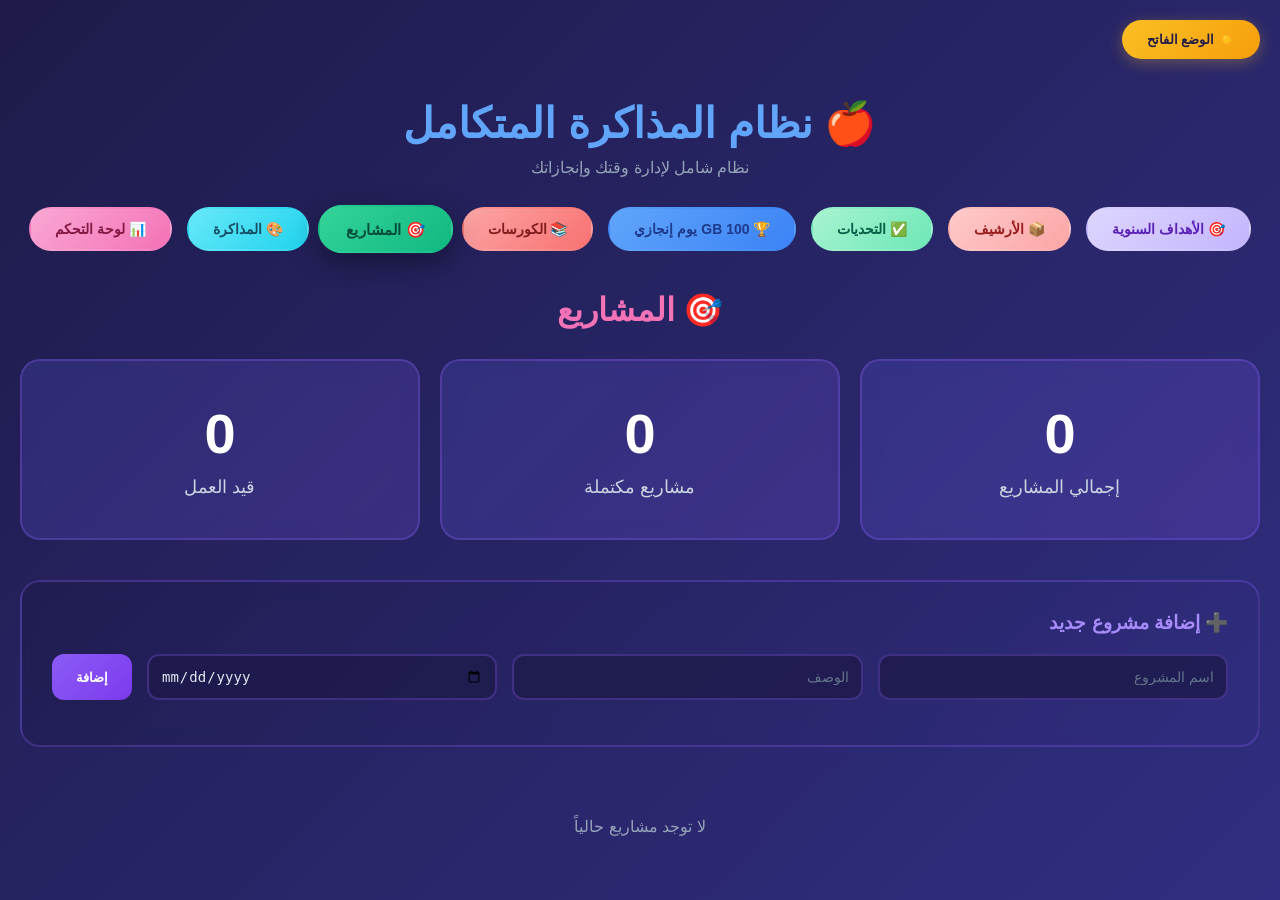
==== commit 415de358: "Add files via upload" ====
--- a/index.html
+++ b/index.html
@@ -1,4 +1,4 @@
-<!DOCTYPE html>
+ <!DOCTYPE html>
 <html lang="ar" dir="rtl">
 <head>
     <meta charset="UTF-8">
@@ -13,2101 +13,1264 @@
 
         body {
             font-family: 'Segoe UI', Tahoma, Geneva, Verdana, sans-serif;
-            background: linear-gradient(135deg, #667eea 0%, #764ba2 100%);
+            background: linear-gradient(135deg, #1e1b4b 0%, #312e81 100%);
+            color: #e2e8f0;
+            padding: 20px;
             min-height: 100vh;
-            padding: 20px;
-            transition: all 0.3s ease;
-        }
-
-        body.dark-mode {
-            background: linear-gradient(135deg, #1a1a2e 0%, #16213e 100%);
         }
 
         .container {
             max-width: 1400px;
             margin: 0 auto;
-            background: white;
+        }
+
+        /* Header */
+        .header {
+            display: flex;
+            justify-content: space-between;
+            align-items: center;
+            margin-bottom: 40px;
+        }
+
+        .light-mode-btn {
+            background: linear-gradient(135deg, #fbbf24 0%, #f59e0b 100%);
+            border: none;
+            padding: 12px 25px;
+            border-radius: 25px;
+            color: #1e1b4b;
+            font-weight: bold;
+            cursor: pointer;
+            box-shadow: 0 4px 15px rgba(251, 191, 36, 0.3);
+        }
+
+        .main-title {
+            text-align: center;
+            font-size: 42px;
+            color: #60a5fa;
+            margin-bottom: 10px;
+        }
+
+        .subtitle {
+            text-align: center;
+            color: #94a3b8;
+            margin-bottom: 30px;
+        }
+
+        /* Feature Pills */
+        .features {
+            display: flex;
+            justify-content: center;
+            gap: 15px;
+            flex-wrap: wrap;
+            margin-bottom: 40px;
+        }
+
+        .feature-pill {
+            padding: 12px 24px;
+            border-radius: 25px;
+            font-size: 14px;
+            font-weight: 600;
+            cursor: pointer;
+            transition: all 0.3s;
+            border: 2px solid transparent;
+        }
+
+        .feature-pill:hover {
+            transform: translateY(-2px);
+            box-shadow: 0 5px 15px rgba(0,0,0,0.3);
+        }
+
+        .feature-pill.active {
+            transform: scale(1.1);
+            box-shadow: 0 8px 25px rgba(0,0,0,0.4);
+        }
+
+        .pill-goals { background: linear-gradient(135deg, #ddd6fe 0%, #c4b5fd 100%); color: #5b21b6; }
+        .pill-archive { background: linear-gradient(135deg, #fecaca 0%, #fca5a5 100%); color: #991b1b; }
+        .pill-challenges { background: linear-gradient(135deg, #a7f3d0 0%, #6ee7b7 100%); color: #065f46; }
+        .pill-points { background: linear-gradient(135deg, #60a5fa 0%, #3b82f6 100%); color: #1e3a8a; }
+        .pill-courses { background: linear-gradient(135deg, #fca5a5 0%, #f87171 100%); color: #7f1d1d; }
+        .pill-projects { background: linear-gradient(135deg, #34d399 0%, #10b981 100%); color: #064e3b; }
+        .pill-memory { background: linear-gradient(135deg, #67e8f9 0%, #22d3ee 100%); color: #164e63; }
+        .pill-control { background: linear-gradient(135deg, #f9a8d4 0%, #f472b6 100%); color: #831843; }
+
+        /* Section Title */
+        .section-title {
+            text-align: center;
+            font-size: 32px;
+            margin-bottom: 30px;
+        }
+
+        /* Stats Cards */
+        .stats {
+            display: grid;
+            grid-template-columns: repeat(auto-fit, minmax(300px, 1fr));
+            gap: 20px;
+            margin-bottom: 40px;
+        }
+
+        .stat-card {
+            background: linear-gradient(135deg, rgba(99, 102, 241, 0.2) 0%, rgba(139, 92, 246, 0.2) 100%);
+            backdrop-filter: blur(10px);
+            padding: 40px;
             border-radius: 20px;
-            box-shadow: 0 20px 60px rgba(0,0,0,0.3);
+            text-align: center;
+            border: 2px solid rgba(139, 92, 246, 0.3);
+            transition: all 0.3s;
+        }
+
+        .stat-card:hover {
+            transform: translateY(-5px);
+            border-color: rgba(139, 92, 246, 0.6);
+            box-shadow: 0 10px 30px rgba(139, 92, 246, 0.3);
+        }
+
+        .stat-value {
+            font-size: 56px;
+            font-weight: bold;
+            color: #ffffff;
+            margin-bottom: 10px;
+        }
+
+        .stat-label {
+            font-size: 18px;
+            color: #cbd5e1;
+        }
+
+        /* Common Section Style */
+        .section-content {
+            display: none;
+        }
+
+        .section-content.active {
+            display: block;
+            animation: fadeIn 0.3s;
+        }
+
+        @keyframes fadeIn {
+            from { opacity: 0; transform: translateY(10px); }
+            to { opacity: 1; transform: translateY(0); }
+        }
+
+        .content-box {
+            background: linear-gradient(135deg, rgba(30, 27, 75, 0.6) 0%, rgba(49, 46, 129, 0.6) 100%);
+            backdrop-filter: blur(10px);
             padding: 30px;
-            transition: all 0.3s ease;
-        }
-
-        body.dark-mode .container {
-            background: #2d2d44;
-            color: #fff;
-        }
-
-        .header {
-            text-align: center;
+            border-radius: 20px;
+            border: 2px solid rgba(139, 92, 246, 0.3);
             margin-bottom: 30px;
-            position: relative;
-        }
-
-        .header h1 {
-            font-size: 2.5em;
-            background: linear-gradient(135deg, #667eea 0%, #764ba2 100%);
-            -webkit-background-clip: text;
-            -webkit-text-fill-color: transparent;
-            margin-bottom: 10px;
-        }
-
-        body.dark-mode .header h1 {
-            background: linear-gradient(135deg, #00d2ff 0%, #3a7bd5 100%);
-            -webkit-background-clip: text;
-            -webkit-text-fill-color: transparent;
-        }
-
-        .dark-mode-toggle {
-            position: absolute;
-            top: 0;
-            left: 0;
-            background: #667eea;
+        }
+
+        /* Forms */
+        .form-row {
+            display: grid;
+            grid-template-columns: 1fr 1fr 1fr auto;
+            gap: 15px;
+            margin-bottom: 15px;
+        }
+
+        .form-input {
+            padding: 12px;
+            background: rgba(30, 27, 75, 0.8);
+            border: 2px solid rgba(139, 92, 246, 0.3);
+            border-radius: 12px;
+            color: #e2e8f0;
+            font-size: 14px;
+        }
+
+        .form-input:focus {
+            outline: none;
+            border-color: #8b5cf6;
+        }
+
+        .form-input::placeholder {
+            color: #64748b;
+        }
+
+        /* Buttons */
+        .btn {
+            padding: 12px 24px;
+            border: none;
+            border-radius: 12px;
+            font-weight: bold;
+            cursor: pointer;
+            transition: all 0.3s;
+        }
+
+        .btn-primary {
+            background: linear-gradient(135deg, #8b5cf6 0%, #7c3aed 100%);
             color: white;
-            border: none;
-            padding: 10px 20px;
-            border-radius: 25px;
-            cursor: pointer;
-            font-size: 1em;
-            transition: all 0.3s ease;
-        }
-
-        body.dark-mode .dark-mode-toggle {
-            background: #ffd700;
-            color: #1a1a2e;
-        }
-
-        .dark-mode-toggle:hover {
-            transform: scale(1.1);
-        }
-
-        .nav-buttons {
+        }
+
+        .btn-primary:hover {
+            transform: translateY(-2px);
+            box-shadow: 0 5px 15px rgba(139, 92, 246, 0.4);
+        }
+
+        .btn-small { padding: 6px 12px; font-size: 12px; }
+        .btn-danger { background: #ef4444; }
+        .btn-warning { background: #f59e0b; }
+        .btn-success { background: #10b981; }
+
+        /* Task/Item List */
+        .item-list {
+            display: grid;
+            gap: 15px;
+        }
+
+        .item {
+            background: rgba(30, 27, 75, 0.8);
+            padding: 20px;
+            border-radius: 15px;
+            border: 2px solid rgba(139, 92, 246, 0.3);
+            display: flex;
+            justify-content: space-between;
+            align-items: center;
+            transition: all 0.3s;
+        }
+
+        .item:hover {
+            border-color: rgba(139, 92, 246, 0.6);
+        }
+
+        .item.completed {
+            opacity: 0.7;
+            border-color: rgba(16, 185, 129, 0.5);
+        }
+
+        .item.neglected {
+            border-color: rgba(239, 68, 68, 0.5);
+            background: rgba(127, 29, 29, 0.2);
+        }
+
+        .item-info {
+            flex: 1;
+        }
+
+        .item-title {
+            font-size: 18px;
+            margin-bottom: 8px;
+            color: #f1f5f9;
+        }
+
+        .item-meta {
+            font-size: 13px;
+            color: #94a3b8;
+        }
+
+        .item-actions {
             display: flex;
             gap: 10px;
-            flex-wrap: wrap;
-            justify-content: center;
+        }
+
+        .badge {
+            display: inline-block;
+            padding: 4px 12px;
+            border-radius: 8px;
+            font-size: 11px;
+            font-weight: bold;
+            margin-right: 8px;
+        }
+
+        .badge-neglected {
+            background: rgba(239, 68, 68, 0.2);
+            color: #fca5a5;
+            border: 1px solid #ef4444;
+        }
+
+        .badge-completed {
+            background: rgba(16, 185, 129, 0.2);
+            color: #86efac;
+            border: 1px solid #10b981;
+        }
+
+        .badge-progress {
+            background: rgba(59, 130, 246, 0.2);
+            color: #93c5fd;
+            border: 1px solid #3b82f6;
+        }
+
+        /* Calendar */
+        .calendar-header {
+            display: flex;
+            justify-content: space-between;
+            align-items: center;
             margin-bottom: 30px;
         }
 
-        .nav-btn {
-            padding: 12px 25px;
-            border: none;
-            border-radius: 25px;
-            cursor: pointer;
-            font-size: 1em;
-            font-weight: bold;
-            transition: all 0.3s ease;
-            color: white;
-        }
-
-        .nav-btn:hover {
-            transform: translateY(-3px);
-            box-shadow: 0 5px 15px rgba(0,0,0,0.3);
-        }
-
-        .nav-btn.dashboard { background: linear-gradient(135deg, #f093fb 0%, #f5576c 100%); }
-        .nav-btn.study { background: linear-gradient(135deg, #4facfe 0%, #00f2fe 100%); }
-        .nav-btn.projects { background: linear-gradient(135deg, #43e97b 0%, #38f9d7 100%); }
-        .nav-btn.courses { background: linear-gradient(135deg, #fa709a 0%, #fee140 100%); }
-        .nav-btn.english { background: linear-gradient(135deg, #30cfd0 0%, #330867 100%); }
-        .nav-btn.productivity { background: linear-gradient(135deg, #a8edea 0%, #fed6e3 100%); }
-        .nav-btn.delayed { background: linear-gradient(135deg, #ff9a9e 0%, #fecfef 100%); }
-
-        .page {
-            display: none;
-        }
-
-        .page.active {
-            display: block;
-            animation: fadeIn 0.5s ease;
-        }
-
-        @keyframes fadeIn {
-            from { opacity: 0; transform: translateY(20px); }
-            to { opacity: 1; transform: translateY(0); }
-        }
-
-        .stats-grid {
-            display: grid;
-            grid-template-columns: repeat(auto-fit, minmax(250px, 1fr));
-            gap: 20px;
-            margin-bottom: 30px;
-        }
-
-        .stat-card {
-            background: linear-gradient(135deg, #667eea 0%, #764ba2 100%);
-            color: white;
-            padding: 25px;
-            border-radius: 15px;
-            text-align: center;
-            box-shadow: 0 5px 15px rgba(0,0,0,0.2);
-            transition: all 0.3s ease;
-        }
-
-        .stat-card:hover {
-            transform: translateY(-5px);
-            box-shadow: 0 10px 25px rgba(0,0,0,0.3);
-        }
-
-        .stat-card h3 {
-            font-size: 2.5em;
-            margin-bottom: 10px;
-        }
-
-        .stat-card p {
-            font-size: 1.1em;
-            opacity: 0.9;
-        }
-
-        .months-grid {
-            display: grid;
-            grid-template-columns: repeat(auto-fill, minmax(300px, 1fr));
-            gap: 20px;
-            margin-top: 20px;
-        }
-
-        .month-card {
-            background: white;
-            border-radius: 15px;
-            padding: 20px;
-            box-shadow: 0 5px 15px rgba(0,0,0,0.1);
-            transition: all 0.3s ease;
-        }
-
-        body.dark-mode .month-card {
-            background: #3d3d5c;
-        }
-
-        .month-card:hover {
-            transform: translateY(-5px);
-            box-shadow: 0 10px 25px rgba(0,0,0,0.2);
-        }
-
-        .month-card h3 {
-            color: #667eea;
-            margin-bottom: 15px;
-            font-size: 1.5em;
-        }
-
-        body.dark-mode .month-card h3 {
-            color: #00d2ff;
-        }
-
-        .days-grid {
+        .calendar-title {
+            font-size: 24px;
+            color: #a78bfa;
+        }
+
+        .calendar-grid {
             display: grid;
             grid-template-columns: repeat(7, 1fr);
-            gap: 8px;
-            margin-top: 15px;
-        }
-
-        .day {
+            gap: 10px;
+            margin-bottom: 20px;
+        }
+
+        .calendar-day {
             aspect-ratio: 1;
             display: flex;
             align-items: center;
             justify-content: center;
-            border-radius: 10px;
-            font-weight: bold;
+            background: rgba(30, 27, 75, 0.8);
+            border: 2px solid rgba(139, 92, 246, 0.3);
+            border-radius: 12px;
             cursor: pointer;
-            transition: all 0.3s ease;
-            background: #f0f0f0;
-            color: #333;
-        }
-
-        body.dark-mode .day {
-            background: #2d2d44;
-            color: #fff;
-        }
-
-        .day:hover {
-            transform: scale(1.1);
-        }
-
-        .day.current {
-            background: #ffd700;
-            color: #333;
-            box-shadow: 0 0 15px rgba(255, 215, 0, 0.5);
-        }
-
-        .day.completed {
-            background: linear-gradient(135deg, #43e97b 0%, #38f9d7 100%);
+            position: relative;
+            transition: all 0.3s;
+            font-size: 16px;
+            font-weight: 600;
+        }
+
+        .calendar-day:hover {
+            background: rgba(139, 92, 246, 0.2);
+            border-color: #8b5cf6;
+            transform: scale(1.05);
+        }
+
+        .calendar-day.has-neglected::after {
+            content: '';
+            position: absolute;
+            top: 6px;
+            left: 6px;
+            width: 8px;
+            height: 8px;
+            background: #ef4444;
+            border-radius: 50%;
+            box-shadow: 0 0 10px #ef4444;
+        }
+
+        .calendar-day.selected {
+            background: linear-gradient(135deg, #8b5cf6 0%, #7c3aed 100%);
+            border-color: #8b5cf6;
             color: white;
         }
 
-        .day.incomplete {
-            background: linear-gradient(135deg, #ff9a9e 0%, #fecfef 100%);
-            color: white;
-        }
-
-        .task-input-section {
-            background: #f8f9fa;
+        .day-tasks {
+            margin-top: 30px;
+            padding-top: 30px;
+            border-top: 2px solid rgba(139, 92, 246, 0.3);
+        }
+
+        /* Toast */
+        .toast {
+            position: fixed;
+            bottom: 30px;
+            left: 50%;
+            transform: translateX(-50%);
+            background: linear-gradient(135deg, #8b5cf6 0%, #7c3aed 100%);
+            padding: 15px 30px;
+            border-radius: 15px;
+            box-shadow: 0 10px 30px rgba(139, 92, 246, 0.5);
+            opacity: 0;
+            transition: opacity 0.3s;
+            z-index: 1000;
+            font-weight: 600;
+        }
+
+        .toast.show {
+            opacity: 1;
+        }
+
+        /* Project Grid */
+        .project-grid {
+            display: grid;
+            grid-template-columns: repeat(auto-fill, minmax(300px, 1fr));
+            gap: 20px;
+        }
+
+        .project-card {
+            background: rgba(30, 27, 75, 0.8);
             padding: 25px;
             border-radius: 15px;
-            margin-bottom: 25px;
-        }
-
-        body.dark-mode .task-input-section {
-            background: #3d3d5c;
-        }
-
-        .task-input-group {
-            display: flex;
-            gap: 10px;
-            margin-bottom: 15px;
-            flex-wrap: wrap;
-        }
-
-        .task-input-group input,
-        .task-input-group select {
-            flex: 1;
-            padding: 12px;
-            border: 2px solid #ddd;
+            border: 2px solid rgba(139, 92, 246, 0.3);
+            transition: all 0.3s;
+        }
+
+        .project-card:hover {
+            border-color: #8b5cf6;
+            transform: translateY(-5px);
+        }
+
+        .progress-bar {
+            width: 100%;
+            height: 8px;
+            background: rgba(139, 92, 246, 0.2);
             border-radius: 10px;
-            font-size: 1em;
-            min-width: 200px;
-        }
-
-        body.dark-mode .task-input-group input,
-        body.dark-mode .task-input-group select {
-            background: #2d2d44;
-            color: #fff;
-            border-color: #4d4d6c;
-        }
-
-        .task-input-group button {
-            padding: 12px 30px;
-            background: linear-gradient(135deg, #667eea 0%, #764ba2 100%);
-            color: white;
-            border: none;
-            border-radius: 10px;
-            cursor: pointer;
-            font-size: 1em;
-            font-weight: bold;
-            transition: all 0.3s ease;
-        }
-
-        .task-input-group button:hover {
-            transform: scale(1.05);
-            box-shadow: 0 5px 15px rgba(0,0,0,0.3);
-        }
-
-        .tasks-list {
-            display: grid;
-            gap: 15px;
-        }
-
-        .task-item {
-            background: white;
-            padding: 20px;
-            border-radius: 15px;
-            box-shadow: 0 3px 10px rgba(0,0,0,0.1);
-            display: flex;
-            justify-content: space-between;
-            align-items: center;
-            transition: all 0.3s ease;
-        }
-
-        body.dark-mode .task-item {
-            background: #3d3d5c;
-        }
-
-        .task-item:hover {
-            transform: translateX(-5px);
-            box-shadow: 0 5px 15px rgba(0,0,0,0.2);
-        }
-
-        .task-info {
-            flex: 1;
-        }
-
-        .task-title {
-            font-size: 1.2em;
-            font-weight: bold;
-            margin-bottom: 5px;
-            color: #333;
-        }
-
-        body.dark-mode .task-title {
-            color: #fff;
-        }
-
-        .task-meta {
-            font-size: 0.9em;
-            color: #666;
-        }
-
-        body.dark-mode .task-meta {
-            color: #aaa;
-        }
-
-        .task-actions {
-            display: flex;
-            gap: 10px;
-        }
-
-        .task-btn {
-            padding: 8px 15px;
-            border: none;
-            border-radius: 8px;
-            cursor: pointer;
-            font-weight: bold;
-            transition: all 0.3s ease;
-            color: white;
-        }
-
-        .task-btn.done {
-            background: linear-gradient(135deg, #43e97b 0%, #38f9d7 100%);
-        }
-
-        .task-btn.delete {
-            background: linear-gradient(135deg, #ff9a9e 0%, #fecfef 100%);
-        }
-
-        .task-btn:hover {
-            transform: scale(1.1);
-        }
-
-        .progress-section {
-            margin: 30px 0;
-        }
-
-        .progress-bar-container {
-            background: #f0f0f0;
-            border-radius: 15px;
-            height: 30px;
+            margin-top: 15px;
             overflow: hidden;
-            position: relative;
-        }
-
-        body.dark-mode .progress-bar-container {
-            background: #2d2d44;
-        }
-
-        .progress-bar {
+        }
+
+        .progress-fill {
             height: 100%;
-            background: linear-gradient(90deg, #43e97b 0%, #38f9d7 100%);
-            transition: width 0.5s ease;
-            display: flex;
-            align-items: center;
-            justify-content: center;
-            color: white;
-            font-weight: bold;
-        }
-
-        .project-card {
-            background: white;
-            padding: 25px;
-            border-radius: 15px;
-            box-shadow: 0 5px 15px rgba(0,0,0,0.1);
-            margin-bottom: 20px;
-            transition: all 0.3s ease;
-        }
-
-        body.dark-mode .project-card {
-            background: #3d3d5c;
-        }
-
-        .project-card:hover {
-            transform: translateY(-5px);
-            box-shadow: 0 10px 25px rgba(0,0,0,0.2);
-        }
-
-        .project-header {
-            display: flex;
-            justify-content: space-between;
-            align-items: center;
-            margin-bottom: 15px;
-        }
-
-        .project-title {
-            font-size: 1.5em;
-            font-weight: bold;
-            color: #667eea;
-        }
-
-        body.dark-mode .project-title {
-            color: #00d2ff;
-        }
-
-        .project-progress {
-            font-size: 1.2em;
-            font-weight: bold;
-            color: #43e97b;
-        }
-
-        .project-actions {
-            display: flex;
-            gap: 10px;
-            margin-top: 15px;
-        }
-
-        .project-btn {
-            padding: 10px 20px;
-            border: none;
-            border-radius: 10px;
-            cursor: pointer;
-            font-weight: bold;
-            transition: all 0.3s ease;
-            color: white;
-        }
-
-        .project-btn.increment {
-            background: linear-gradient(135deg, #43e97b 0%, #38f9d7 100%);
-        }
-
-        .project-btn.decrement {
-            background: linear-gradient(135deg, #ffa726 0%, #fb8c00 100%);
-        }
-
-        .project-btn.complete {
-            background: linear-gradient(135deg, #667eea 0%, #764ba2 100%);
-        }
-
-        .project-btn.delete {
-            background: linear-gradient(135deg, #ff9a9e 0%, #fecfef 100%);
-        }
-
-        .project-btn:hover {
-            transform: scale(1.05);
-        }
-
-        .streak-display {
-            text-align: center;
-            padding: 40px;
-            background: linear-gradient(135deg, #ff9a9e 0%, #fecfef 100%);
-            border-radius: 20px;
-            margin-bottom: 30px;
-            color: white;
-        }
-
-        .streak-number {
-            font-size: 5em;
-            font-weight: bold;
-            margin-bottom: 10px;
-        }
-
-        .streak-icon {
-            font-size: 3em;
-            margin-bottom: 10px;
-        }
-
-        .achievements {
-            display: grid;
-            grid-template-columns: repeat(auto-fit, minmax(150px, 1fr));
-            gap: 20px;
-            margin: 30px 0;
-        }
-
-        .achievement {
-            text-align: center;
-            padding: 20px;
-            background: white;
-            border-radius: 15px;
-            box-shadow: 0 5px 15px rgba(0,0,0,0.1);
-            transition: all 0.3s ease;
-        }
-
-        body.dark-mode .achievement {
-            background: #3d3d5c;
-        }
-
-        .achievement.unlocked {
-            background: linear-gradient(135deg, #ffd700 0%, #ffed4e 100%);
-        }
-
-        .achievement:hover {
-            transform: scale(1.05);
-        }
-
-        .achievement-icon {
-            font-size: 3em;
-            margin-bottom: 10px;
-        }
-
-        .achievement-title {
-            font-weight: bold;
-            margin-bottom: 5px;
-        }
-
-        .achievement-desc {
-            font-size: 0.9em;
-            color: #666;
-        }
-
-        .english-day {
-            background: white;
-            padding: 20px;
-            border-radius: 15px;
-            margin-bottom: 15px;
-            box-shadow: 0 3px 10px rgba(0,0,0,0.1);
-            transition: all 0.3s ease;
-        }
-
-        body.dark-mode .english-day {
-            background: #3d3d5c;
-        }
-
-        .english-day:hover {
-            transform: translateX(-5px);
-        }
-
-        .english-day-header {
-            display: flex;
-            justify-content: space-between;
-            align-items: center;
-            margin-bottom: 10px;
-        }
-
-        .english-day-title {
-            font-size: 1.3em;
-            font-weight: bold;
-            color: #30cfd0;
-        }
-
-        .english-day.completed {
-            background: linear-gradient(135deg, #43e97b 0%, #38f9d7 100%);
-            color: white;
-        }
-
-        .english-day.completed .english-day-title {
-            color: white;
-        }
-
-        .note-input {
-            width: 100%;
-            padding: 10px;
-            border: 2px solid #ddd;
-            border-radius: 10px;
-            margin-top: 10px;
-            font-size: 1em;
-            resize: vertical;
-        }
-
-        body.dark-mode .note-input {
-            background: #2d2d44;
-            color: #fff;
-            border-color: #4d4d6c;
-        }
-
-        .export-section {
-            display: flex;
-            gap: 15px;
-            margin: 30px 0;
-            flex-wrap: wrap;
-            justify-content: center;
-        }
-
-        .export-btn {
-            padding: 15px 30px;
-            border: none;
-            border-radius: 15px;
-            cursor: pointer;
-            font-size: 1.1em;
-            font-weight: bold;
-            color: white;
-            transition: all 0.3s ease;
-        }
-
-        .export-btn.pdf {
-            background: linear-gradient(135deg, #f093fb 0%, #f5576c 100%);
-        }
-
-        .export-btn.json {
-            background: linear-gradient(135deg, #4facfe 0%, #00f2fe 100%);
-        }
-
-        .export-btn.import {
-            background: linear-gradient(135deg, #43e97b 0%, #38f9d7 100%);
-        }
-
-        .export-btn:hover {
-            transform: scale(1.05);
-            box-shadow: 0 5px 15px rgba(0,0,0,0.3);
-        }
-
-        .chart-container {
-            background: white;
-            padding: 30px;
-            border-radius: 15px;
-            margin: 20px 0;
-            box-shadow: 0 5px 15px rgba(0,0,0,0.1);
-        }
-
-        body.dark-mode .chart-container {
-            background: #3d3d5c;
-        }
-
-        .priority-badge {
-            display: inline-block;
-            padding: 5px 15px;
-            border-radius: 20px;
-            font-size: 0.9em;
-            font-weight: bold;
-            margin-left: 10px;
-        }
-
-        .priority-urgent {
-            background: #ff6b6b;
-            color: white;
-        }
-
-        .priority-important {
-            background: #ffd93d;
-            color: #333;
-        }
-
-        .priority-normal {
-            background: #6bcf7f;
-            color: white;
-        }
-
-        .level-display {
-            background: linear-gradient(135deg, #667eea 0%, #764ba2 100%);
-            color: white;
-            padding: 20px;
-            border-radius: 15px;
-            text-align: center;
-            margin-bottom: 20px;
-        }
-
-        .level-number {
-            font-size: 3em;
-            font-weight: bold;
-        }
-
-        .points-display {
-            font-size: 1.5em;
-            margin-top: 10px;
-        }
-
-        .modal {
-            display: none;
-            position: fixed;
-            top: 0;
-            left: 0;
-            width: 100%;
-            height: 100%;
-            background: rgba(0,0,0,0.7);
-            z-index: 1000;
-            justify-content: center;
-            align-items: center;
-        }
-
-        .modal.active {
-            display: flex;
-        }
-
-        .modal-content {
-            background: white;
-            padding: 30px;
-            border-radius: 20px;
-            max-width: 500px;
-            width: 90%;
-            max-height: 80vh;
-            overflow-y: auto;
-        }
-
-        body.dark-mode .modal-content {
-            background: #2d2d44;
-            color: #fff;
-        }
-
-        @media (max-width: 768px) {
-            .header h1 {
-                font-size: 1.8em;
-            }
-
-            .nav-buttons {
-                flex-direction: column;
-            }
-
-            .stats-grid {
-                grid-template-columns: 1fr;
-            }
-
-            .months-grid {
-                grid-template-columns: 1fr;
-            }
-
-            .task-input-group {
-                flex-direction: column;
-            }
-
-            .task-item {
-                flex-direction: column;
-                gap: 15px;
-            }
-
-            .task-actions {
-                width: 100%;
-                justify-content: space-between;
-            }
-        }
-
-        .filter-section {
-            display: flex;
-            gap: 10px;
-            margin-bottom: 20px;
-            flex-wrap: wrap;
-        }
-
-        .filter-btn {
-            padding: 10px 20px;
-            border: 2px solid #667eea;
-            background: white;
-            color: #667eea;
-            border-radius: 10px;
-            cursor: pointer;
-            font-weight: bold;
-            transition: all 0.3s ease;
-        }
-
-        body.dark-mode .filter-btn {
-            background: #2d2d44;
-            border-color: #00d2ff;
-            color: #00d2ff;
-        }
-
-        .filter-btn.active {
-            background: #667eea;
-            color: white;
-        }
-
-        body.dark-mode .filter-btn.active {
-            background: #00d2ff;
-            color: #1a1a2e;
-        }
-
-        .filter-btn:hover {
-            transform: scale(1.05);
-        }
-
-        .notification {
-            position: fixed;
-            top: 20px;
-            right: 20px;
-            background: linear-gradient(135deg, #43e97b 0%, #38f9d7 100%);
-            color: white;
-            padding: 20px;
-            border-radius: 15px;
-            box-shadow: 0 5px 15px rgba(0,0,0,0.3);
-            z-index: 2000;
-            animation: slideIn 0.5s ease;
-            max-width: 300px;
-        }
-
-        @keyframes slideIn {
-            from {
-                transform: translateX(400px);
-                opacity: 0;
-            }
-            to {
-                transform: translateX(0);
-                opacity: 1;
-            }
-        }
-
-        .template-grid {
-            display: grid;
-            grid-template-columns: repeat(auto-fit, minmax(250px, 1fr));
-            gap: 20px;
-            margin: 20px 0;
-        }
-
-        .template-card {
-            background: white;
-            padding: 20px;
-            border-radius: 15px;
-            box-shadow: 0 5px 15px rgba(0,0,0,0.1);
-            cursor: pointer;
-            transition: all 0.3s ease;
-        }
-
-        body.dark-mode .template-card {
-            background: #3d3d5c;
-        }
-
-        .template-card:hover {
-            transform: translateY(-5px);
-            box-shadow: 0 10px 25px rgba(0,0,0,0.2);
-        }
-
-        .template-icon {
-            font-size: 3em;
-            text-align: center;
-            margin-bottom: 15px;
-        }
-
-        .template-title {
-            font-size: 1.3em;
-            font-weight: bold;
-            text-align: center;
-            color: #667eea;
-            margin-bottom: 10px;
-        }
-
-        body.dark-mode .template-title {
-            color: #00d2ff;
-        }
-
-        .template-desc {
-            text-align: center;
-            color: #666;
-            font-size: 0.9em;
-        }
-
-        body.dark-mode .template-desc {
-            color: #aaa;
+            background: linear-gradient(90deg, #8b5cf6, #7c3aed);
+            transition: width 0.3s;
         }
     </style>
 </head>
 <body>
     <div class="container">
+        <!-- Header -->
         <div class="header">
-            <button class="dark-mode-toggle" onclick="toggleDarkMode()">🌙 الوضع المظلم</button>
-            <h1>🎯 نظام المذاكرة المتكامل</h1>
-            <p>نظام شامل لإدارة وقتك وإنجازاتك</p>
+            <button class="light-mode-btn">☀️ الوضع الفاتح</button>
         </div>
 
-        <div class="nav-buttons">
-            <button class="nav-btn dashboard" onclick="showPage('dashboard')">📊 لوحة التحكم</button>
-            <button class="nav-btn study" onclick="showPage('study')">📚 المذاكرة</button>
-            <button class="nav-btn projects" onclick="showPage('projects')">🎯 المشاريع</button>
-            <button class="nav-btn courses" onclick="showPage('courses')">📖 الكورسات</button>
-            <button class="nav-btn english" onclick="showPage('english')">🇬🇧 100 يوم إنجليزي</button>
-            <button class="nav-btn productivity" onclick="showPage('productivity')">✅ الإنتاجية</button>
-            <button class="nav-btn delayed" onclick="showPage('delayed')">⏰ المؤجلة</button>
-            <button class="nav-btn productivity" onclick="showPage('yearly')" style="background: linear-gradient(135deg, #a8edea 0%, #fed6e3 100%);">🏆 الأهداف السنوية</button>
+        <!-- Main Title -->
+        <h1 class="main-title">🍎 نظام المذاكرة المتكامل</h1>
+        <p class="subtitle">نظام شامل لإدارة وقتك وإنجازاتك</p>
+
+        <!-- Feature Pills -->
+        <div class="features">
+            <div class="feature-pill pill-goals" onclick="showSection('goals')">🎯 الأهداف السنوية</div>
+            <div class="feature-pill pill-archive" onclick="showSection('archive')">📦 الأرشيف</div>
+            <div class="feature-pill pill-challenges" onclick="showSection('challenges')">✅ التحديات</div>
+            <div class="feature-pill pill-points" onclick="showSection('points')">🏆 100 GB يوم إنجازي</div>
+            <div class="feature-pill pill-courses" onclick="showSection('courses')">📚 الكورسات</div>
+            <div class="feature-pill pill-projects active" onclick="showSection('projects')">🎯 المشاريع</div>
+            <div class="feature-pill pill-memory" onclick="showSection('memory')">🎨 المذاكرة</div>
+            <div class="feature-pill pill-control" onclick="showSection('control')">📊 لوحة التحكم</div>
         </div>
 
-        <!-- Dashboard Page -->
-        <div id="dashboard" class="page active">
-            <h2 style="text-align: center; margin-bottom: 30px; font-size: 2em;">📊 لوحة التحكم</h2>
-            
-            <div class="level-display">
-                <div class="level-number">المستوى <span id="userLevel">1</span></div>
-                <div class="points-display">⭐ <span id="userPoints">0</span> نقطة</div>
-                <div class="progress-bar-container" style="margin-top: 15px;">
-                    <div class="progress-bar" id="levelProgress" style="width: 0%;">0%</div>
+        <!-- ============================================ -->
+        <!-- PROJECTS SECTION -->
+        <!-- ============================================ -->
+        <div class="section-content active" id="projects">
+            <h2 class="section-title" style="color: #f472b6;">🎯 المشاريع</h2>
+
+            <div class="stats">
+                <div class="stat-card">
+                    <div class="stat-value" id="totalProjects">0</div>
+                    <div class="stat-label">إجمالي المشاريع</div>
+                </div>
+                <div class="stat-card">
+                    <div class="stat-value" id="completedProjects">0</div>
+                    <div class="stat-label">مشاريع مكتملة</div>
+                </div>
+                <div class="stat-card">
+                    <div class="stat-value" id="inProgressProjects">0</div>
+                    <div class="stat-label">قيد العمل</div>
                 </div>
             </div>
 
-            <div class="stats-grid">
-                <div class="stat-card" style="background: linear-gradient(135deg, #43e97b 0%, #38f9d7 100%);">
-                    <h3 id="dashTotalTasks">0</h3>
-                    <p>إجمالي المهام</p>
-                </div>
-                <div class="stat-card" style="background: linear-gradient(135deg, #4facfe 0%, #00f2fe 100%);">
-                    <h3 id="dashCompletedTasks">0</h3>
-                    <p>المهام المكتملة</p>
-                </div>
-                <div class="stat-card" style="background: linear-gradient(135deg, #fa709a 0%, #fee140 100%);">
-                    <h3 id="dashStreak">0</h3>
-                    <p>أيام متواصلة 🔥</p>
-                </div>
-                <div class="stat-card" style="background: linear-gradient(135deg, #30cfd0 0%, #330867 100%);">
-                    <h3 id="dashProductivity">0%</h3>
-                    <p>نسبة الإنجاز</p>
+            <div class="content-box">
+                <h3 style="margin-bottom: 20px; color: #a78bfa;">➕ إضافة مشروع جديد</h3>
+                <div class="form-row">
+                    <input type="text" class="form-input" id="projectName" placeholder="اسم المشروع">
+                    <input type="text" class="form-input" id="projectDesc" placeholder="الوصف">
+                    <input type="date" class="form-input" id="projectDeadline">
+                    <button class="btn btn-primary" onclick="addProject()">إضافة</button>
                 </div>
             </div>
 
-            <div class="achievements">
-                <div class="achievement" id="achievement1">
-                    <div class="achievement-icon">🥉</div>
-                    <div class="achievement-title">البداية</div>
-                    <div class="achievement-desc">أول 10 مهام</div>
-                </div>
-                <div class="achievement" id="achievement2">
-                    <div class="achievement-icon">🥈</div>
-                    <div class="achievement-title">المثابر</div>
-                    <div class="achievement-desc">50 مهمة</div>
-                </div>
-                <div class="achievement" id="achievement3">
-                    <div class="achievement-icon">🥇</div>
-                    <div class="achievement-title">النجم</div>
-                    <div class="achievement-desc">100 مهمة</div>
-                </div>
-                <div class="achievement" id="achievement4">
-                    <div class="achievement-icon">🏆</div>
-                    <div class="achievement-title">الأسطورة</div>
-                    <div class="achievement-desc">200 مهمة</div>
-                </div>
-                <div class="achievement" id="achievement5">
-                    <div class="achievement-icon">🔥</div>
-                    <div class="achievement-title">سلسلة 7 أيام</div>
-                    <div class="achievement-desc">أسبوع متواصل</div>
-                </div>
-                <div class="achievement" id="achievement6">
-                    <div class="achievement-icon">⚡</div>
-                    <div class="achievement-title">سلسلة 30 يوم</div>
-                    <div class="achievement-desc">شهر متواصل</div>
+            <div class="project-grid" id="projectList"></div>
+        </div>
+
+        <!-- ============================================ -->
+        <!-- MEMORY/STUDY SECTION (المذاكرة) -->
+        <!-- ============================================ -->
+        <div class="section-content" id="memory">
+            <h2 class="section-title" style="color: #22d3ee;">🎨 المذاكرة</h2>
+
+            <div class="stats">
+                <div class="stat-card">
+                    <div class="stat-value" id="completedToday">0</div>
+                    <div class="stat-label">المهام المكتملة اليوم</div>
+                </div>
+                <div class="stat-card">
+                    <div class="stat-value" id="missedToday">0</div>
+                    <div class="stat-label">الساعات المهملة اليوم</div>
+                </div>
+                <div class="stat-card">
+                    <div class="stat-value" id="missedMonth">0</div>
+                    <div class="stat-label">الساعات المهملة هذا الشهر</div>
                 </div>
             </div>
 
-            <div class="chart-container">
-                <h3 style="margin-bottom: 20px; text-align: center;">📈 الإنجاز الأسبوعي</h3>
-                <div id="weeklyChart" style="text-align: center; padding: 20px;">
-                    <p>سيتم عرض الرسم البياني هنا</p>
+            <div class="content-box">
+                <h3 style="margin-bottom: 20px; color: #a78bfa;">➕ إضافة مهمة مذاكرة</h3>
+                <div class="form-row">
+                    <input type="text" class="form-input" id="taskTitle" placeholder="عنوان المهمة">
+                    <input type="number" class="form-input" id="taskHours" placeholder="الساعات" min="1">
+                    <input type="date" class="form-input" id="taskDate">
+                    <button class="btn btn-primary" onclick="addTask()">إضافة</button>
                 </div>
             </div>
 
-            <div class="export-section">
-                <button class="export-btn pdf" onclick="exportPDF()">📄 تصدير PDF</button>
-                <button class="export-btn json" onclick="exportJSON()">💾 نسخ احتياطي JSON</button>
-                <button class="export-btn import" onclick="document.getElementById('importFile').click()">📥 استيراد</button>
-                <input type="file" id="importFile" style="display: none;" accept=".json" onchange="importData(event)">
-            </div>
-
-            <h3 style="margin: 30px 0 20px; text-align: center;">📋 القوالب الجاهزة</h3>
-            <div class="template-grid">
-                <div class="template-card" onclick="applyTemplate('morning')">
-                    <div class="template-icon">🌅</div>
-                    <div class="template-title">روتين الصباح</div>
-                    <div class="template-desc">6 مهام صباحية يومية</div>
-                </div>
-                <div class="template-card" onclick="applyTemplate('study')">
-                    <div class="template-icon">📚</div>
-                    <div class="template-title">خطة المذاكرة</div>
-                    <div class="template-desc">5 ساعات مذاكرة مقسمة</div>
-                </div>
-                <div class="template-card" onclick="applyTemplate('workout')">
-                    <div class="template-icon">💪</div>
-                    <div class="template-title">التمارين</div>
-                    <div class="template-desc">برنامج رياضي أسبوعي</div>
-                </div>
-                <div class="template-card" onclick="applyTemplate('bible')">
-                    <div class="template-icon">✝️</div>
-                    <div class="template-title">الإنجيل</div>
-                    <div class="template-desc">قراءة الإنجيل والأصحاحات</div>
-                </div>
+            <div class="content-box">
+                <h3 style="margin-bottom: 20px; color: #a78bfa;">📋 مهام اليوم</h3>
+                <div class="item-list" id="taskList"></div>
             </div>
         </div>
 
-        <!-- Study Page -->
-        <div id="study" class="page">
-            <h2 style="text-align: center; margin-bottom: 30px;">📚 صفحة المذاكرة - 360 يوم</h2>
-            
-            <div class="stats-grid">
+        <!-- ============================================ -->
+        <!-- CONTROL PANEL (لوحة التحكم) -->
+        <!-- ============================================ -->
+        <div class="section-content" id="control">
+            <h2 class="section-title" style="color: #f472b6;">📊 لوحة التحكم - التقويم</h2>
+
+            <div class="content-box">
+                <div class="calendar-header">
+                    <button class="btn btn-primary btn-small" onclick="changeMonth(-1)">←</button>
+                    <h2 class="calendar-title" id="calendarMonth"></h2>
+                    <button class="btn btn-primary btn-small" onclick="changeMonth(1)">→</button>
+                </div>
+                <div class="calendar-grid" id="calendarGrid"></div>
+                <div class="day-tasks" id="dayTasks"></div>
+            </div>
+        </div>
+
+        <!-- ============================================ -->
+        <!-- GOALS SECTION -->
+        <!-- ============================================ -->
+        <div class="section-content" id="goals">
+            <h2 class="section-title" style="color: #c4b5fd;">🎯 الأهداف السنوية</h2>
+            
+            <div class="content-box">
+                <h3 style="margin-bottom: 20px; color: #a78bfa;">➕ إضافة هدف جديد</h3>
+                <div class="form-row">
+                    <input type="text" class="form-input" id="goalTitle" placeholder="عنوان الهدف">
+                    <input type="text" class="form-input" id="goalCategory" placeholder="الفئة">
+                    <input type="date" class="form-input" id="goalDeadline">
+                    <button class="btn btn-primary" onclick="addGoal()">إضافة</button>
+                </div>
+            </div>
+
+            <div class="item-list" id="goalList"></div>
+        </div>
+
+        <!-- ============================================ -->
+        <!-- COURSES SECTION -->
+        <!-- ============================================ -->
+        <div class="section-content" id="courses">
+            <h2 class="section-title" style="color: #f87171;">📚 الكورسات</h2>
+            
+            <div class="content-box">
+                <h3 style="margin-bottom: 20px; color: #a78bfa;">➕ إضافة كورس</h3>
+                <div class="form-row">
+                    <input type="text" class="form-input" id="courseTitle" placeholder="اسم الكورس">
+                    <input type="text" class="form-input" id="coursePlatform" placeholder="المنصة">
+                    <input type="number" class="form-input" id="courseProgress" placeholder="نسبة الإنجاز %" min="0" max="100">
+                    <button class="btn btn-primary" onclick="addCourse()">إضافة</button>
+                </div>
+            </div>
+
+            <div class="project-grid" id="courseList"></div>
+        </div>
+
+        <!-- ============================================ -->
+        <!-- CHALLENGES SECTION -->
+        <!-- ============================================ -->
+        <div class="section-content" id="challenges">
+            <h2 class="section-title" style="color: #6ee7b7;">✅ التحديات</h2>
+            
+            <div class="content-box">
+                <h3 style="margin-bottom: 20px; color: #a78bfa;">➕ إضافة تحدي</h3>
+                <div class="form-row">
+                    <input type="text" class="form-input" id="challengeTitle" placeholder="اسم التحدي">
+                    <input type="number" class="form-input" id="challengeDays" placeholder="عدد الأيام" min="1">
+                    <input type="date" class="form-input" id="challengeStart">
+                    <button class="btn btn-primary" onclick="addChallenge()">إضافة</button>
+                </div>
+            </div>
+
+            <div class="item-list" id="challengeList"></div>
+        </div>
+
+        <!-- ============================================ -->
+        <!-- ARCHIVE SECTION -->
+        <!-- ============================================ -->
+        <div class="section-content" id="archive">
+            <h2 class="section-title" style="color: #fca5a5;">📦 الأرشيف</h2>
+            
+            <div class="content-box">
+                <p style="text-align: center; color: #94a3b8; font-size: 18px;">
+                    هنا يتم حفظ جميع المهام والمشاريع المكتملة والمؤرشفة
+                </p>
+            </div>
+
+            <div class="item-list" id="archiveList"></div>
+        </div>
+
+        <!-- ============================================ -->
+        <!-- POINTS SECTION -->
+        <!-- ============================================ -->
+        <div class="section-content" id="points">
+            <h2 class="section-title" style="color: #60a5fa;">🏆 100 GB يوم إنجازي</h2>
+            
+            <div class="stats">
                 <div class="stat-card">
-                    <h3 id="totalDays">360</h3>
-                    <p>إجمالي الأيام</p>
+                    <div class="stat-value" id="totalPoints">0</div>
+                    <div class="stat-label">مجموع النقاط</div>
                 </div>
                 <div class="stat-card">
-                    <h3 id="completedDays">0</h3>
-                    <p>أيام مكتملة</p>
+                    <div class="stat-value" id="achievementDays">0</div>
+                    <div class="stat-label">أيام الإنجاز</div>
                 </div>
                 <div class="stat-card">
-                    <h3 id="remainingDays">360</h3>
-                    <p>أيام متبقية</p>
-                </div>
-                <div class="stat-card">
-                    <h3 id="completionRate">0%</h3>
-                    <p>نسبة الإنجاز</p>
+                    <div class="stat-value" id="currentStreak">0</div>
+                    <div class="stat-label">السلسلة الحالية</div>
                 </div>
             </div>
 
-            <div class="progress-section">
-                <h3 style="margin-bottom: 15px;">شريط التقدم الكلي</h3>
-                <div class="progress-bar-container">
-                    <div class="progress-bar" id="totalProgress" style="width: 0%;">0%</div>
-                </div>
+            <div class="content-box">
+                <p style="text-align: center; color: #94a3b8; font-size: 18px;">
+                    نظام مكافآت يومي - أكمل مهامك لتحصل على 100 GB يوم إنجازي!
+                </p>
             </div>
-
-            <div class="task-input-section">
-                <h3 style="margin-bottom: 15px;">➕ إضافة مهمة جديدة</h3>
-                <div class="task-input-group">
-                    <input type="text" id="taskTitle" placeholder="عنوان المهمة">
-                    <select id="taskCategory">
-                        <option value="study">📖 مذاكرة</option>
-                        <option value="project">🎯 مشروع</option>
-                        <option value="course">📚 كورس</option>
-                        <option value="english">🇬🇧 إنجليزي</option>
-                    </select>
-                    <select id="taskPriority">
-                        <option value="normal">عادي</option>
-                        <option value="important">مهم</option>
-                        <option value="urgent">عاجل</option>
-                    </select>
-                    <input type="number" id="taskDay" placeholder="رقم اليوم" min="1" max="360">
-                    <button onclick="addTask()">إضافة</button>
-                </div>
-            </div>
-
-            <div class="filter-section">
-                <button class="filter-btn active" onclick="filterTasks('all')">الكل</button>
-                <button class="filter-btn" onclick="filterTasks('study')">📖 مذاكرة</button>
-                <button class="filter-btn" onclick="filterTasks('project')">🎯 مشروع</button>
-                <button class="filter-btn" onclick="filterTasks('course')">📚 كورس</button>
-                <button class="filter-btn" onclick="filterTasks('english')">🇬🇧 إنجليزي</button>
-            </div>
-
-            <div class="tasks-list" id="studyTasksList"></div>
-
-            <h3 style="margin: 30px 0 20px;">التقويم السنوي (12 شهر × 30 يوم)</h3>
-            <div class="months-grid" id="monthsGrid"></div>
-        </div>
-
-        <!-- Projects Page -->
-        <div id="projects" class="page">
-            <h2 style="text-align: center; margin-bottom: 30px;">🎯 المشاريع</h2>
-            
-            <div class="stats-grid">
-                <div class="stat-card">
-                    <h3 id="totalProjects">0</h3>
-                    <p>إجمالي المشاريع</p>
-                </div>
-                <div class="stat-card">
-                    <h3 id="completedProjects">0</h3>
-                    <p>مشاريع مكتملة</p>
-                </div>
-                <div class="stat-card">
-                    <h3 id="inProgressProjects">0</h3>
-                    <p>قيد العمل</p>
-                </div>
-            </div>
-
-            <div class="task-input-section">
-                <h3 style="margin-bottom: 15px;">➕ إضافة مشروع جديد</h3>
-                <div class="task-input-group">
-                    <input type="text" id="projectName" placeholder="اسم المشروع">
-                    <button onclick="addProject()">إضافة مشروع</button>
-                </div>
-            </div>
-
-            <div id="projectsList"></div>
-        </div>
-
-        <!-- Courses Page -->
-        <div id="courses" class="page">
-            <h2 style="text-align: center; margin-bottom: 30px;">📖 الكورسات</h2>
-            
-            <div class="stats-grid">
-                <div class="stat-card" style="background: linear-gradient(135deg, #fa709a 0%, #fee140 100%);">
-                    <h3 id="totalCourses">0</h3>
-                    <p>إجمالي الكورسات</p>
-                </div>
-                <div class="stat-card" style="background: linear-gradient(135deg, #43e97b 0%, #38f9d7 100%);">
-                    <h3 id="completedCourses">0</h3>
-                    <p>كورسات مكتملة</p>
-                </div>
-                <div class="stat-card" style="background: linear-gradient(135deg, #4facfe 0%, #00f2fe 100%);">
-                    <h3 id="inProgressCourses">0</h3>
-                    <p>قيد الدراسة</p>
-                </div>
-            </div>
-
-            <div class="task-input-section">
-                <h3 style="margin-bottom: 15px;">➕ إضافة كورس جديد</h3>
-                <div class="task-input-group">
-                    <input type="text" id="courseName" placeholder="اسم الكورس">
-                    <button onclick="addCourse()">إضافة كورس</button>
-                </div>
-            </div>
-
-            <div id="coursesList"></div>
-        </div>
-
-        <!-- English 100 Days Page -->
-        <div id="english" class="page">
-            <h2 style="text-align: center; margin-bottom: 30px;">🇬🇧 تحدي 100 يوم إنجليزي</h2>
-            
-            <div class="streak-display">
-                <div class="streak-icon">🔥</div>
-                <div class="streak-number"><span id="englishStreak">0</span> يوم</div>
-                <p style="font-size: 1.2em;">سلسلة الأيام المتواصلة</p>
-            </div>
-
-            <div class="progress-section">
-                <h3 style="margin-bottom: 15px;">التقدم في التحدي</h3>
-                <div class="progress-bar-container">
-                    <div class="progress-bar" id="englishProgress" style="width: 0%;">0/100</div>
-                </div>
-            </div>
-
-            <div class="achievements">
-                <div class="achievement" id="eng25">
-                    <div class="achievement-icon">🥉</div>
-                    <div class="achievement-title">25 يوم</div>
-                </div>
-                <div class="achievement" id="eng50">
-                    <div class="achievement-icon">🥈</div>
-                    <div class="achievement-title">50 يوم</div>
-                </div>
-                <div class="achievement" id="eng75">
-                    <div class="achievement-icon">🥇</div>
-                    <div class="achievement-title">75 يوم</div>
-                </div>
-                <div class="achievement" id="eng100">
-                    <div class="achievement-icon">🏆</div>
-                    <div class="achievement-title">100 يوم!</div>
-                </div>
-            </div>
-
-            <div id="englishDaysList"></div>
-        </div>
-
-        <!-- Productivity Page -->
-        <div id="productivity" class="page">
-            <h2 style="text-align: center; margin-bottom: 30px;">✅ الإنتاجية - المهام المكتملة</h2>
-            
-            <div class="stats-grid">
-                <div class="stat-card" style="background: linear-gradient(135deg, #43e97b 0%, #38f9d7 100%);">
-                    <h3 id="prodCompleted">0</h3>
-                    <p>مهام مكتملة</p>
-                </div>
-                <div class="stat-card" style="background: linear-gradient(135deg, #4facfe 0%, #00f2fe 100%);">
-                    <h3 id="prodRemaining">360</h3>
-                    <p>مهام متبقية</p>
-                </div>
-                <div class="stat-card" style="background: linear-gradient(135deg, #fa709a 0%, #fee140 100%);">
-                    <h3 id="prodRate">0%</h3>
-                    <p>نسبة الإنجاز</p>
-                </div>
-            </div>
-
-            <div class="filter-section">
-                <button class="filter-btn active" onclick="filterProductivity('all')">الكل</button>
-                <button class="filter-btn" onclick="filterProductivity('study')">📖 مذاكرة</button>
-                <button class="filter-btn" onclick="filterProductivity('project')">🎯 مشروع</button>
-                <button class="filter-btn" onclick="filterProductivity('course')">📚 كورس</button>
-                <button class="filter-btn" onclick="filterProductivity('english')">🇬🇧 إنجليزي</button>
-            </div>
-
-            <div id="productivityList"></div>
-        </div>
-
-        <!-- Yearly Goals Page -->
-        <div id="yearly" class="page">
-            <h2 style="text-align: center; margin-bottom: 30px;">🏆 الأهداف السنوية</h2>
-            
-            <div class="stats-grid">
-                <div class="stat-card" style="background: linear-gradient(135deg, #a8edea 0%, #fed6e3 100%);">
-                    <h3 id="totalYearlyGoals">0</h3>
-                    <p>إجمالي الأهداف</p>
-                </div>
-                <div class="stat-card" style="background: linear-gradient(135deg, #43e97b 0%, #38f9d7 100%);">
-                    <h3 id="completedYearlyGoals">0</h3>
-                    <p>أهداف مكتملة</p>
-                </div>
-            </div>
-
-            <div class="task-input-section">
-                <h3 style="margin-bottom: 15px;">➕ إضافة هدف سنوي جديد</h3>
-                <div class="task-input-group">
-                    <input type="text" id="yearlyGoalTitle" placeholder="عنوان الهدف">
-                    <textarea style="flex: 1; padding: 12px; border: 2px solid #ddd; border-radius: 10px; font-size: 1em; min-width: 200px; font-family: 'Segoe UI';" id="yearlyGoalDesc" placeholder="وصف الهدف"></textarea>
-                    <button onclick="addYearlyGoal()">إضافة هدف</button>
-                </div>
-            </div>
-
-            <div id="yearlyGoalsList"></div>
-        </div>
-
-        <!-- Delayed Page -->
-        <div id="delayed" class="page">
-            <h2 style="text-align: center; margin-bottom: 30px;">⏰ المهام المؤجلة</h2>
-            
-            <div class="stats-grid">
-                <div class="stat-card" style="background: linear-gradient(135deg, #ff9a9e 0%, #fecfef 100%);">
-                    <h3 id="delayedCount">0</h3>
-                    <p>مهام مؤجلة</p>
-                </div>
-                <div class="stat-card" style="background: linear-gradient(135deg, #ffa726 0%, #fb8c00 100%);">
-                    <h3 id="oldestDelayed">--</h3>
-                    <p>أقدم مهمة</p>
-                </div>
-            </div>
-
-            <div class="filter-section">
-                <button class="filter-btn active" onclick="filterDelayed('all')">الكل</button>
-                <button class="filter-btn" onclick="filterDelayed('day')">آخر 24 ساعة</button>
-                <button class="filter-btn" onclick="filterDelayed('week')">آخر أسبوع</button>
-                <button class="filter-btn" onclick="filterDelayed('old')">قديمة</button>
-            </div>
-
-            <div id="delayedList"></div>
         </div>
     </div>
 
+    <div class="toast" id="toast"></div>
+
     <script>
-        // Global Variables
-        let currentPage = 'dashboard';
+        // ============================================
+        // STATE MANAGEMENT
+        // ============================================
         let tasks = JSON.parse(localStorage.getItem('tasks')) || [];
         let projects = JSON.parse(localStorage.getItem('projects')) || [];
+        let goals = JSON.parse(localStorage.getItem('goals')) || [];
         let courses = JSON.parse(localStorage.getItem('courses')) || [];
-        let englishDays = JSON.parse(localStorage.getItem('englishDays')) || [];
-        let completedTasks = JSON.parse(localStorage.getItem('completedTasks')) || [];
-        let delayedTasks = JSON.parse(localStorage.getItem('delayedTasks')) || [];
-        let yearlyGoals = JSON.parse(localStorage.getItem('yearlyGoals')) || [];
-        let userLevel = parseInt(localStorage.getItem('userLevel')) || 1;
-        let userPoints = parseInt(localStorage.getItem('userPoints')) || 0;
-        let darkMode = localStorage.getItem('darkMode') === 'true';
-
-        // Initialize
-        if (darkMode) {
-            document.body.classList.add('dark-mode');
-            document.querySelector('.dark-mode-toggle').textContent = '☀️ الوضع الفاتح';
-        }
-
-        // Initialize English Days
-        if (englishDays.length === 0) {
-            for (let i = 1; i <= 100; i++) {
-                englishDays.push({
-                    day: i,
-                    completed: false,
-                    note: '',
-                    date: null
-                });
-            }
-            saveData();
-        }
-
-        function showPage(page) {
-            document.querySelectorAll('.page').forEach(p => p.classList.remove('active'));
-            document.getElementById(page).classList.add('active');
-            currentPage = page;
-            
-            if (page === 'dashboard') updateDashboard();
-            if (page === 'study') { renderMonths(); renderStudyTasks(); updateStudyStats(); }
-            if (page === 'projects') renderProjects();
-            if (page === 'courses') renderCourses();
-            if (page === 'english') renderEnglishDays();
-            if (page === 'productivity') renderProductivity();
-            if (page === 'yearly') renderYearlyGoals();
-            if (page === 'delayed') renderDelayed();
-        }
-
-        function toggleDarkMode() {
-            darkMode = !darkMode;
-            document.body.classList.toggle('dark-mode');
-            localStorage.setItem('darkMode', darkMode);
-            const btn = document.querySelector('.dark-mode-toggle');
-            btn.textContent = darkMode ? '☀️ الوضع الفاتح' : '🌙 الوضع المظلم';
-        }
-
-        function saveData() {
+        let challenges = JSON.parse(localStorage.getItem('challenges')) || [];
+        let stats = JSON.parse(localStorage.getItem('stats')) || {
+            daily: {},
+            monthly: {}
+        };
+        let currentMonth = new Date().getMonth();
+        let currentYear = new Date().getFullYear();
+        let selectedDay = null;
+        let currentSection = 'projects';
+
+        // ============================================
+        // INITIALIZATION
+        // ============================================
+        document.addEventListener('DOMContentLoaded', () => {
+            initializeApp();
+            setTodayDate();
+            scheduleNightlyCheck();
+        });
+
+        function initializeApp() {
+            checkNeglectedTasks();
+            renderAll();
+        }
+
+        function setTodayDate() {
+            const today = new Date().toISOString().split('T')[0];
+            document.getElementById('taskDate').value = today;
+        }
+
+        function renderAll() {
+            renderTasks();
+            renderProjects();
+            renderGoals();
+            renderCourses();
+            renderChallenges();
+            renderArchive();
+            updateAllStats();
+            renderCalendar();
+        }
+
+        // ============================================
+        // SECTION SWITCHING
+        // ============================================
+        function showSection(section) {
+            currentSection = section;
+            
+            // Remove active from all pills
+            document.querySelectorAll('.feature-pill').forEach(pill => {
+                pill.classList.remove('active');
+            });
+            
+            // Add active to clicked pill
+            event.target.classList.add('active');
+            
+            // Hide all sections
+            document.querySelectorAll('.section-content').forEach(s => {
+                s.classList.remove('active');
+            });
+            
+            // Show selected section
+            document.getElementById(section).classList.add('active');
+            
+            if (section === 'control') {
+                renderCalendar();
+            }
+        }
+
+        // ============================================
+        // TASKS (المذاكرة)
+        // ============================================
+        function addTask() {
+            const title = document.getElementById('taskTitle').value.trim();
+            const hours = parseInt(document.getElementById('taskHours').value);
+            const date = document.getElementById('taskDate').value;
+
+            if (!title || !hours || !date) {
+                showToast('⚠️ يرجى ملء جميع الحقول');
+                return;
+            }
+
+            tasks.push({
+                id: Date.now(),
+                title, hours, date,
+                completed: false,
+                neglected: false,
+                createdAt: new Date().toISOString()
+            });
+
             localStorage.setItem('tasks', JSON.stringify(tasks));
-            localStorage.setItem('projects', JSON.stringify(projects));
-            localStorage.setItem('courses', JSON.stringify(courses));
-            localStorage.setItem('englishDays', JSON.stringify(englishDays));
-            localStorage.setItem('completedTasks', JSON.stringify(completedTasks));
-            localStorage.setItem('delayedTasks', JSON.stringify(delayedTasks));
-            localStorage.setItem('yearlyGoals', JSON.stringify(yearlyGoals));
-            localStorage.setItem('userLevel', userLevel);
-            localStorage.setItem('userPoints', userPoints);
-        }
-
-        function addTask() {
-            const title = document.getElementById('taskTitle').value;
-            const category = document.getElementById('taskCategory').value;
-            const priority = document.getElementById('taskPriority').value;
-            const day = document.getElementById('taskDay').value;
-            
-            if (!title || !day) {
-                showNotification('⚠️ يرجى ملء جميع الحقول', 'warning');
-                return;
-            }
-            
-            const task = {
-                id: Date.now(),
-                title,
-                category,
-                priority,
-                day: parseInt(day),
-                createdAt: new Date().toISOString(),
-                completed: false
-            };
-            
-            tasks.push(task);
-            saveData();
-            
             document.getElementById('taskTitle').value = '';
-            document.getElementById('taskDay').value = '';
-            
-            renderStudyTasks();
-            updateStudyStats();
-            showNotification('✅ تم إضافة المهمة بنجاح!', 'success');
-        }
-
-        function completeTask(id) {
-            const taskIndex = tasks.findIndex(t => t.id === id);
-            if (taskIndex !== -1) {
-                const task = tasks[taskIndex];
-                task.completed = true;
-                task.completedAt = new Date().toISOString();
-                
-                completedTasks.push(task);
-                tasks.splice(taskIndex, 1);
-                
-                addPoints(10);
-                
-                saveData();
-                renderStudyTasks();
-                updateStudyStats();
-                showNotification('🎉 رائع! تم إنجاز المهمة', 'success');
-            }
+            document.getElementById('taskHours').value = '';
+            renderTasks();
+            updateAllStats();
+            showToast('✅ تمت إضافة المهمة');
+        }
+
+        function toggleTask(id) {
+            const task = tasks.find(t => t.id === id);
+            if (task && !task.neglected) {
+                task.completed = !task.completed;
+                localStorage.setItem('tasks', JSON.stringify(tasks));
+                renderTasks();
+                updateAllStats();
+            }
+        }
+
+        function markNotDone(id) {
+            const task = tasks.find(t => t.id === id);
+            if (!task || task.neglected) return;
+
+            task.completed = false;
+            const today = new Date().toISOString().split('T')[0];
+            const monthKey = today.substring(0, 7);
+
+            if (!stats.daily[today]) stats.daily[today] = { missedHours: 0 };
+            if (!stats.monthly[monthKey]) stats.monthly[monthKey] = { missedHours: 0 };
+
+            stats.daily[today].missedHours += task.hours;
+            stats.monthly[monthKey].missedHours += task.hours;
+
+            localStorage.setItem('tasks', JSON.stringify(tasks));
+            localStorage.setItem('stats', JSON.stringify(stats));
+            renderTasks();
+            updateAllStats();
+            showToast(`⏱️ تم إضافة ${task.hours} ساعة للساعات المهملة`);
         }
 
         function deleteTask(id) {
             tasks = tasks.filter(t => t.id !== id);
-            saveData();
-            renderStudyTasks();
-            updateStudyStats();
-            showNotification('🗑️ تم حذف المهمة', 'info');
-        }
-
-        function renderStudyTasks() {
-            const list = document.getElementById('studyTasksList');
-            if (!list) return;
-            
-            list.innerHTML = tasks.map(task => `
-                <div class="task-item">
-                    <div class="task-info">
-                        <div class="task-title">
-                            ${getCategoryIcon(task.category)} ${task.title}
-                            <span class="priority-badge priority-${task.priority}">${getPriorityText(task.priority)}</span>
+            localStorage.setItem('tasks', JSON.stringify(tasks));
+            renderTasks();
+            updateAllStats();
+            showToast('🗑️ تم حذف المهمة');
+        }
+
+        function renderTasks() {
+            const container = document.getElementById('taskList');
+            const today = new Date().toISOString().split('T')[0];
+            const todayTasks = tasks.filter(t => t.date === today);
+
+            if (todayTasks.length === 0) {
+                container.innerHTML = '<p style="text-align: center; color: #94a3b8; padding: 40px 0;">لا توجد مهام لليوم</p>';
+                return;
+            }
+
+            container.innerHTML = todayTasks.map(task => `
+                <div class="item ${task.completed ? 'completed' : ''} ${task.neglected ? 'neglected' : ''}">
+                    <div class="item-info">
+                        <div class="item-title">
+                            ${task.title}
+                            ${task.neglected ? '<span class="badge badge-neglected">مهمل</span>' : ''}
+                            ${task.completed ? '<span class="badge badge-completed">مكتمل</span>' : ''}
                         </div>
-                        <div class="task-meta">اليوم ${task.day} - ${new Date(task.createdAt).toLocaleDateString('ar-EG')}</div>
+                        <div class="item-meta">${task.hours} ساعة • ${task.date}</div>
                     </div>
-                    <div class="task-actions">
-                        <button class="task-btn done" onclick="completeTask(${task.id})">✓ تم</button>
-                        <button class="task-btn delete" onclick="deleteTask(${task.id})">🗑️</button>
+                    <div class="item-actions">
+                        ${!task.neglected ? `
+                            <button class="btn btn-success btn-small" onclick="toggleTask(${task.id})">
+                                ${task.completed ? '↩️' : '✓'}
+                            </button>
+                            <button class="btn btn-warning btn-small" onclick="markNotDone(${task.id})">❌</button>
+                        ` : ''}
+                        <button class="btn btn-danger btn-small" onclick="deleteTask(${task.id})">🗑️</button>
                     </div>
                 </div>
             `).join('');
         }
 
-        function getCategoryIcon(category) {
-            const icons = {
-                study: '📖',
-                project: '🎯',
-                course: '📚',
-                english: '🇬🇧'
-            };
-            return icons[category] || '📌';
-        }
-
-        function getPriorityText(priority) {
-            const text = {
-                urgent: 'عاجل',
-                important: 'مهم',
-                normal: 'عادي'
-            };
-            return text[priority] || 'عادي';
-        }
-
-        function updateStudyStats() {
-            const completed = completedTasks.length;
-            const total = 360;
-            const rate = ((completed / total) * 100).toFixed(1);
-            
-            document.getElementById('completedDays').textContent = completed;
-            document.getElementById('remainingDays').textContent = total - completed;
-            document.getElementById('completionRate').textContent = rate + '%';
-            
-            const progressBar = document.getElementById('totalProgress');
-            if (progressBar) {
-                progressBar.style.width = rate + '%';
-                progressBar.textContent = rate + '%';
-            }
-        }
-
-        function renderMonths() {
-            const grid = document.getElementById('monthsGrid');
-            if (!grid) return;
-            
-            const months = ['يناير', 'فبراير', 'مارس', 'أبريل', 'مايو', 'يونيو', 
-                          'يوليو', 'أغسطس', 'سبتمبر', 'أكتوبر', 'نوفمبر', 'ديسمبر'];
-            
-            grid.innerHTML = months.map((month, i) => `
-                <div class="month-card">
-                    <h3>${month}</h3>
-                    <div class="days-grid">
-                        ${Array.from({length: 30}, (_, j) => {
-                            const dayNum = i * 30 + j + 1;
-                            const isCompleted = completedTasks.some(t => t.day === dayNum);
-                            const hasTasks = tasks.some(t => t.day === dayNum);
-                            return `<div class="day ${isCompleted ? 'completed' : hasTasks ? 'incomplete' : ''}">${dayNum}</div>`;
-                        }).join('')}
-                    </div>
-                </div>
-            `).join('');
-        }
-
+        // ============================================
+        // PROJECTS
+        // ============================================
         function addProject() {
-            const name = document.getElementById('projectName').value;
-            if (!name) return;
-            
+            const name = document.getElementById('projectName').value.trim();
+            const desc = document.getElementById('projectDesc').value.trim();
+            const deadline = document.getElementById('projectDeadline').value;
+
+            if (!name) {
+                showToast('⚠️ يرجى إدخال اسم المشروع');
+                return;
+            }
+
             projects.push({
                 id: Date.now(),
-                name,
+                name, desc, deadline,
+                completed: false,
                 progress: 0,
+                createdAt: new Date().toISOString()
+            });
+
+            localStorage.setItem('projects', JSON.stringify(projects));
+            document.getElementById('projectName').value = '';
+            document.getElementById('projectDesc').value = '';
+            document.getElementById('projectDeadline').value = '';
+            renderProjects();
+            updateAllStats();
+            showToast('✅ تمت إضافة المشروع');
+        }
+
+        function toggleProject(id) {
+            const project = projects.find(p => p.id === id);
+            if (project) {
+                project.completed = !project.completed;
+                project.progress = project.completed ? 100 : 0;
+                localStorage.setItem('projects', JSON.stringify(projects));
+                renderProjects();
+                updateAllStats();
+            }
+        }
+
+        function deleteProject(id) {
+            projects = projects.filter(p => p.id !== id);
+            localStorage.setItem('projects', JSON.stringify(projects));
+            renderProjects();
+            updateAllStats();
+            showToast('🗑️ تم حذف المشروع');
+        }
+
+        function renderProjects() {
+            const container = document.getElementById('projectList');
+            
+            if (projects.length === 0) {
+                container.innerHTML = '<p style="text-align: center; color: #94a3b8; padding: 40px 0; grid-column: 1/-1;">لا توجد مشاريع حالياً</p>';
+                return;
+            }
+
+            container.innerHTML = projects.map(project => `
+                <div class="project-card ${project.completed ? 'completed' : ''}">
+                    <div class="item-title">${project.name}</div>
+                    <div class="item-meta">${project.desc || 'لا يوجد وصف'}</div>
+                    <div class="item-meta">الموعد النهائي: ${project.deadline || 'غير محدد'}</div>
+                    ${project.completed ? '<span class="badge badge-completed">مكتمل</span>' : '<span class="badge badge-progress">قيد العمل</span>'}
+                    <div class="progress-bar">
+                        <div class="progress-fill" style="width: ${project.progress}%"></div>
+                    </div>
+                    <div class="item-actions" style="margin-top: 15px;">
+                        <button class="btn btn-success btn-small" onclick="toggleProject(${project.id})">
+                            ${project.completed ? '↩️ إعادة' : '✓ إكمال'}
+                        </button>
+                        <button class="btn btn-danger btn-small" onclick="deleteProject(${project.id})">🗑️</button>
+                    </div>
+                </div>
+            `).join('');
+        }
+
+        // ============================================
+        // GOALS
+        // ============================================
+        function addGoal() {
+            const title = document.getElementById('goalTitle').value.trim();
+            const category = document.getElementById('goalCategory').value.trim();
+            const deadline = document.getElementById('goalDeadline').value;
+
+            if (!title) {
+                showToast('⚠️ يرجى إدخال عنوان الهدف');
+                return;
+            }
+
+            goals.push({
+                id: Date.now(),
+                title, category, deadline,
                 completed: false,
                 createdAt: new Date().toISOString()
             });
-            
-            saveData();
-            document.getElementById('projectName').value = '';
-            renderProjects();
-            showNotification('✅ تم إضافة المشروع', 'success');
-        }
-
-        function updateProjectProgress(id, change) {
-            const project = projects.find(p => p.id === id);
-            if (project) {
-                project.progress = Math.max(0, Math.min(100, project.progress + change));
-                if (project.progress === 100) {
-                    project.completed = true;
-                    addPoints(50);
-                    showNotification('🎉 مبروك! أكملت المشروع', 'success');
-                }
-                saveData();
-                renderProjects();
-            }
-        }
-
-        function deleteProject(id) {
-            projects = projects.filter(p => p.id !== id);
-            saveData();
-            renderProjects();
-        }
-
-        function renderProjects() {
-            const list = document.getElementById('projectsList');
-            if (!list) return;
-            
+
+            localStorage.setItem('goals', JSON.stringify(goals));
+            document.getElementById('goalTitle').value = '';
+            document.getElementById('goalCategory').value = '';
+            document.getElementById('goalDeadline').value = '';
+            renderGoals();
+            showToast('✅ تمت إضافة الهدف');
+        }
+
+        function toggleGoal(id) {
+            const goal = goals.find(g => g.id === id);
+            if (goal) {
+                goal.completed = !goal.completed;
+                localStorage.setItem('goals', JSON.stringify(goals));
+                renderGoals();
+            }
+        }
+
+        function deleteGoal(id) {
+            goals = goals.filter(g => g.id !== id);
+            localStorage.setItem('goals', JSON.stringify(goals));
+            renderGoals();
+            showToast('🗑️ تم حذف الهدف');
+        }
+
+        function renderGoals() {
+            const container = document.getElementById('goalList');
+            
+            if (goals.length === 0) {
+                container.innerHTML = '<p style="text-align: center; color: #94a3b8; padding: 40px 0;">لا توجد أهداف حالياً</p>';
+                return;
+            }
+
+            container.innerHTML = goals.map(goal => `
+                <div class="item ${goal.completed ? 'completed' : ''}">
+                    <div class="item-info">
+                        <div class="item-title">
+                            ${goal.title}
+                            ${goal.completed ? '<span class="badge badge-completed">مكتمل</span>' : ''}
+                        </div>
+                        <div class="item-meta">${goal.category || 'عام'} • ${goal.deadline || 'بدون موعد'}</div>
+                    </div>
+                    <div class="item-actions">
+                        <button class="btn btn-success btn-small" onclick="toggleGoal(${goal.id})">
+                            ${goal.completed ? '↩️' : '✓'}
+                        </button>
+                        <button class="btn btn-danger btn-small" onclick="deleteGoal(${goal.id})">🗑️</button>
+                    </div>
+                </div>
+            `).join('');
+        }
+
+        // ============================================
+        // COURSES
+        // ============================================
+        function addCourse() {
+            const title = document.getElementById('courseTitle').value.trim();
+            const platform = document.getElementById('coursePlatform').value.trim();
+            const progress = parseInt(document.getElementById('courseProgress').value) || 0;
+
+            if (!title) {
+                showToast('⚠️ يرجى إدخال اسم الكورس');
+                return;
+            }
+
+            courses.push({
+                id: Date.now(),
+                title, platform, progress,
+                createdAt: new Date().toISOString()
+            });
+
+            localStorage.setItem('courses', JSON.stringify(courses));
+            document.getElementById('courseTitle').value = '';
+            document.getElementById('coursePlatform').value = '';
+            document.getElementById('courseProgress').value = '';
+            renderCourses();
+            showToast('✅ تمت إضافة الكورس');
+        }
+
+        function deleteCourse(id) {
+            courses = courses.filter(c => c.id !== id);
+            localStorage.setItem('courses', JSON.stringify(courses));
+            renderCourses();
+            showToast('🗑️ تم حذف الكورس');
+        }
+
+        function renderCourses() {
+            const container = document.getElementById('courseList');
+            
+            if (courses.length === 0) {
+                container.innerHTML = '<p style="text-align: center; color: #94a3b8; padding: 40px 0; grid-column: 1/-1;">لا توجد كورسات حالياً</p>';
+                return;
+            }
+
+            container.innerHTML = courses.map(course => `
+                <div class="project-card">
+                    <div class="item-title">${course.title}</div>
+                    <div class="item-meta">المنصة: ${course.platform || 'غير محددة'}</div>
+                    <div class="item-meta">التقدم: ${course.progress}%</div>
+                    <div class="progress-bar">
+                        <div class="progress-fill" style="width: ${course.progress}%"></div>
+                    </div>
+                    <div class="item-actions" style="margin-top: 15px;">
+                        <button class="btn btn-danger btn-small" onclick="deleteCourse(${course.id})">🗑️</button>
+                    </div>
+                </div>
+            `).join('');
+        }
+
+        // ============================================
+        // CHALLENGES
+        // ============================================
+        function addChallenge() {
+            const title = document.getElementById('challengeTitle').value.trim();
+            const days = parseInt(document.getElementById('challengeDays').value);
+            const start = document.getElementById('challengeStart').value;
+
+            if (!title || !days || !start) {
+                showToast('⚠️ يرجى ملء جميع الحقول');
+                return;
+            }
+
+            challenges.push({
+                id: Date.now(),
+                title, days, start,
+                completed: false,
+                currentDay: 0,
+                createdAt: new Date().toISOString()
+            });
+
+            localStorage.setItem('challenges', JSON.stringify(challenges));
+            document.getElementById('challengeTitle').value = '';
+            document.getElementById('challengeDays').value = '';
+            document.getElementById('challengeStart').value = '';
+            renderChallenges();
+            showToast('✅ تمت إضافة التحدي');
+        }
+
+        function toggleChallenge(id) {
+            const challenge = challenges.find(c => c.id === id);
+            if (challenge) {
+                challenge.completed = !challenge.completed;
+                localStorage.setItem('challenges', JSON.stringify(challenges));
+                renderChallenges();
+            }
+        }
+
+        function deleteChallenge(id) {
+            challenges = challenges.filter(c => c.id !== id);
+            localStorage.setItem('challenges', JSON.stringify(challenges));
+            renderChallenges();
+            showToast('🗑️ تم حذف التحدي');
+        }
+
+        function renderChallenges() {
+            const container = document.getElementById('challengeList');
+            
+            if (challenges.length === 0) {
+                container.innerHTML = '<p style="text-align: center; color: #94a3b8; padding: 40px 0;">لا توجد تحديات حالياً</p>';
+                return;
+            }
+
+            container.innerHTML = challenges.map(challenge => `
+                <div class="item ${challenge.completed ? 'completed' : ''}">
+                    <div class="item-info">
+                        <div class="item-title">
+                            ${challenge.title}
+                            ${challenge.completed ? '<span class="badge badge-completed">مكتمل</span>' : ''}
+                        </div>
+                        <div class="item-meta">المدة: ${challenge.days} يوم • البداية: ${challenge.start}</div>
+                    </div>
+                    <div class="item-actions">
+                        <button class="btn btn-success btn-small" onclick="toggleChallenge(${challenge.id})">
+                            ${challenge.completed ? '↩️' : '✓'}
+                        </button>
+                        <button class="btn btn-danger btn-small" onclick="deleteChallenge(${challenge.id})">🗑️</button>
+                    </div>
+                </div>
+            `).join('');
+        }
+
+        // ============================================
+        // ARCHIVE
+        // ============================================
+        function renderArchive() {
+            const container = document.getElementById('archiveList');
+            const archived = [
+                ...tasks.filter(t => t.completed),
+                ...projects.filter(p => p.completed),
+                ...goals.filter(g => g.completed)
+            ];
+
+            if (archived.length === 0) {
+                container.innerHTML = '<p style="text-align: center; color: #94a3b8; padding: 40px 0;">الأرشيف فارغ</p>';
+                return;
+            }
+
+            container.innerHTML = archived.map(item => `
+                <div class="item completed">
+                    <div class="item-info">
+                        <div class="item-title">${item.title || item.name}</div>
+                        <div class="item-meta">تم الإنجاز ✅</div>
+                    </div>
+                </div>
+            `).join('');
+        }
+
+        // ============================================
+        // STATISTICS
+        // ============================================
+        function updateAllStats() {
+            const today = new Date().toISOString().split('T')[0];
+            const monthKey = today.substring(0, 7);
+
+            // Tasks stats
+            const completedToday = tasks.filter(t => t.date === today && t.completed).length;
+            const missedToday = stats.daily[today]?.missedHours || 0;
+            const missedMonth = stats.monthly[monthKey]?.missedHours || 0;
+
+            document.getElementById('completedToday').textContent = completedToday;
+            document.getElementById('missedToday').textContent = missedToday;
+            document.getElementById('missedMonth').textContent = missedMonth;
+
+            // Projects stats
             const total = projects.length;
             const completed = projects.filter(p => p.completed).length;
-            const inProgress = total - completed;
-            
+            const inProgress = projects.filter(p => !p.completed).length;
+
             document.getElementById('totalProjects').textContent = total;
             document.getElementById('completedProjects').textContent = completed;
             document.getElementById('inProgressProjects').textContent = inProgress;
-            
-            list.innerHTML = projects.map(p => `
-                <div class="project-card">
-                    <div class="project-header">
-                        <div class="project-title">${p.name}</div>
-                        <div class="project-progress">${p.progress}%</div>
-                    </div>
-                    <div class="progress-bar-container">
-                        <div class="progress-bar" style="width: ${p.progress}%;">${p.progress}%</div>
-                    </div>
-                    <div class="project-actions">
-                        <button class="project-btn increment" onclick="updateProjectProgress(${p.id}, 10)" ${p.completed ? 'disabled' : ''}>+10%</button>
-                        <button class="project-btn decrement" onclick="updateProjectProgress(${p.id}, -10)" ${p.completed ? 'disabled' : ''}>-10%</button>
-                        <button class="project-btn complete" onclick="updateProjectProgress(${p.id}, 100 - ${p.progress})" ${p.completed ? 'disabled' : ''}>✓ مكتمل</button>
-                        <button class="project-btn delete" onclick="deleteProject(${p.id})">🗑️ حذف</button>
-                    </div>
-                </div>
-            `).join('');
-        }
-
-        function addCourse() {
-            const name = document.getElementById('courseName').value;
-            if (!name) return;
-            
-            courses.push({
-                id: Date.now(),
-                name,
-                progress: 0,
-                completed: false,
-                createdAt: new Date().toISOString()
-            });
-            
-            saveData();
-            document.getElementById('courseName').value = '';
-            renderCourses();
-            showNotification('✅ تم إضافة الكورس', 'success');
-        }
-
-        function updateCourseProgress(id, change) {
-            const course = courses.find(c => c.id === id);
-            if (course) {
-                course.progress = Math.max(0, Math.min(100, course.progress + change));
-                if (course.progress === 100) {
-                    course.completed = true;
-                    addPoints(75);
-                    showNotification('🎉 مبروك! أكملت الكورس', 'success');
-                }
-                saveData();
-                renderCourses();
-            }
-        }
-
-        function deleteCourse(id) {
-            courses = courses.filter(c => c.id !== id);
-            saveData();
-            renderCourses();
-        }
-
-        function renderCourses() {
-            const list = document.getElementById('coursesList');
-            if (!list) return;
-            
-            const total = courses.length;
-            const completed = courses.filter(c => c.completed).length;
-            const inProgress = total - completed;
-            
-            document.getElementById('totalCourses').textContent = total;
-            document.getElementById('completedCourses').textContent = completed;
-            document.getElementById('inProgressCourses').textContent = inProgress;
-            
-            list.innerHTML = courses.map(c => `
-                <div class="project-card" style="background: linear-gradient(135deg, #fa709a15 0%, #fee14015 100%);">
-                    <div class="project-header">
-                        <div class="project-title" style="color: #fa709a;">${c.name}</div>
-                        <div class="project-progress">${c.progress}%</div>
-                    </div>
-                    <div class="progress-bar-container">
-                        <div class="progress-bar" style="width: ${c.progress}%; background: linear-gradient(90deg, #fa709a 0%, #fee140 100%);">${c.progress}%</div>
-                    </div>
-                    <div class="project-actions">
-                        <button class="project-btn increment" onclick="updateCourseProgress(${c.id}, 10)" ${c.completed ? 'disabled' : ''}>+10%</button>
-                        <button class="project-btn decrement" onclick="updateCourseProgress(${c.id}, -10)" ${c.completed ? 'disabled' : ''}>-10%</button>
-                        <button class="project-btn complete" onclick="updateCourseProgress(${c.id}, 100 - ${c.progress})" ${c.completed ? 'disabled' : ''}>✓ مكتمل</button>
-                        <button class="project-btn delete" onclick="deleteCourse(${c.id})">🗑️ حذف</button>
-                    </div>
-                </div>
-            `).join('');
-        }
-
-        function renderEnglishDays() {
-            const list = document.getElementById('englishDaysList');
-            if (!list) return;
-            
-            const completedCount = englishDays.filter(d => d.completed).length;
-            const streak = calculateEnglishStreak();
-            
-            document.getElementById('englishStreak').textContent = streak;
-            
-            const progressBar = document.getElementById('englishProgress');
-            const progress = (completedCount / 100) * 100;
-            progressBar.style.width = progress + '%';
-            progressBar.textContent = completedCount + '/100';
-            
-            // Update achievements
-            ['eng25', 'eng50', 'eng75', 'eng100'].forEach((id, i) => {
-                const milestone = (i + 1) * 25;
-                if (completedCount >= milestone) {
-                    document.getElementById(id).classList.add('unlocked');
+
+            // Points stats
+            document.getElementById('totalPoints').textContent = completed * 100;
+            document.getElementById('achievementDays').textContent = completedToday;
+            document.getElementById('currentStreak').textContent = 0;
+        }
+
+        // ============================================
+        // NEGLECT CHECKING
+        // ============================================
+        function checkNeglectedTasks() {
+            const now = new Date();
+            const today = now.toISOString().split('T')[0];
+
+            tasks.forEach(task => {
+                const taskDate = task.date;
+                
+                if (taskDate < today && !task.completed && !task.neglected) {
+                    task.neglected = true;
+                    
+                    const monthKey = taskDate.substring(0, 7);
+                    
+                    if (!stats.daily[taskDate]) stats.daily[taskDate] = { missedHours: 0 };
+                    if (!stats.monthly[monthKey]) stats.monthly[monthKey] = { missedHours: 0 };
+                    
+                    stats.daily[taskDate].missedHours += task.hours;
+                    stats.monthly[monthKey].missedHours += task.hours;
                 }
             });
-            
-            list.innerHTML = englishDays.map(day => `
-                <div class="english-day ${day.completed ? 'completed' : ''}">
-                    <div class="english-day-header">
-                        <div class="english-day-title">اليوم ${day.day}</div>
-                        ${day.completed ? '<div>✓ مكتمل</div>' : '<button class="task-btn done" onclick="completeEnglishDay(' + day.day + ')">✓ أكملت اليوم</button>'}
+
+            localStorage.setItem('tasks', JSON.stringify(tasks));
+            localStorage.setItem('stats', JSON.stringify(stats));
+        }
+
+        function scheduleNightlyCheck() {
+            const now = new Date();
+            const night = new Date(now.getFullYear(), now.getMonth(), now.getDate() + 1, 0, 0, 1);
+            const msToMidnight = night.getTime() - now.getTime();
+
+            setTimeout(() => {
+                checkNeglectedTasks();
+                renderAll();
+                showToast('🌙 تم تحديث المهام المهملة');
+                
+                setInterval(() => {
+                    checkNeglectedTasks();
+                    renderAll();
+                }, 24 * 60 * 60 * 1000);
+            }, msToMidnight);
+        }
+
+        // ============================================
+        // CALENDAR
+        // ============================================
+        function renderCalendar() {
+            const monthNames = ['يناير', 'فبراير', 'مارس', 'أبريل', 'مايو', 'يونيو', 
+                               'يوليو', 'أغسطس', 'سبتمبر', 'أكتوبر', 'نوفمبر', 'ديسمبر'];
+            
+            document.getElementById('calendarMonth').textContent = `${monthNames[currentMonth]} ${currentYear}`;
+
+            const firstDay = new Date(currentYear, currentMonth, 1).getDay();
+            const daysInMonth = new Date(currentYear, currentMonth + 1, 0).getDate();
+            const grid = document.getElementById('calendarGrid');
+            grid.innerHTML = '';
+
+            for (let i = 0; i < firstDay; i++) {
+                grid.innerHTML += '<div></div>';
+            }
+
+            for (let day = 1; day <= daysInMonth; day++) {
+                const dateStr = `${currentYear}-${String(currentMonth + 1).padStart(2, '0')}-${String(day).padStart(2, '0')}`;
+                const dayTasks = tasks.filter(t => t.date === dateStr);
+                const hasNeglected = dayTasks.some(t => t.neglected);
+                const isSelected = selectedDay === day;
+
+                grid.innerHTML += `
+                    <div class="calendar-day ${hasNeglected ? 'has-neglected' : ''} ${isSelected ? 'selected' : ''}" 
+                         onclick="selectDay(${day})">
+                        ${day}
                     </div>
-                    ${!day.completed ? `<textarea class="note-input" placeholder="ماذا درست اليوم؟" onchange="saveEnglishNote(${day.day}, this.value)">${day.note}</textarea>` : `<div style="margin-top: 10px; color: white;">${day.note || 'لا توجد ملاحظات'}</div>`}
-                </div>
-            `).join('');
-        }
-
-        function completeEnglishDay(dayNum) {
-            const day = englishDays.find(d => d.day === dayNum);
-            if (day) {
-                day.completed = true;
-                day.date = new Date().toISOString();
-                addPoints(15);
-                saveData();
-                renderEnglishDays();
-                showNotification('🎉 رائع! يوم جديد في رصيدك', 'success');
-            }
-        }
-
-        function saveEnglishNote(dayNum, note) {
-            const day = englishDays.find(d => d.day === dayNum);
-            if (day) {
-                day.note = note;
-                saveData();
-            }
-        }
-
-        function calculateEnglishStreak() {
-            let streak = 0;
-            const sorted = englishDays.filter(d => d.completed).sort((a, b) => b.day - a.day);
-            
-            for (let i = 0; i < sorted.length; i++) {
-                if (i === 0 || sorted[i].day === sorted[i-1].day - 1) {
-                    streak++;
-                } else {
-                    break;
-                }
-            }
-            
-            return streak;
-        }
-
-        function renderProductivity() {
-            const list = document.getElementById('productivityList');
-            if (!list) return;
-            
-            const total = 360;
-            const completed = completedTasks.length;
-            const rate = ((completed / total) * 100).toFixed(1);
-            
-            document.getElementById('prodCompleted').textContent = completed;
-            document.getElementById('prodRemaining').textContent = total - completed;
-            document.getElementById('prodRate').textContent = rate + '%';
-            
-            list.innerHTML = completedTasks.sort((a, b) => new Date(b.completedAt) - new Date(a.completedAt))
-                .map(task => `
-                <div class="task-item">
-                    <div class="task-info">
-                        <div class="task-title">
-                            ${getCategoryIcon(task.category)} ${task.title}
-                        </div>
-                        <div class="task-meta">
-                            اكتمل في: ${new Date(task.completedAt).toLocaleString('ar-EG')}
+                `;
+            }
+
+            if (selectedDay) showDayTasks(selectedDay);
+        }
+
+        function selectDay(day) {
+            selectedDay = day;
+            renderCalendar();
+        }
+
+        function showDayTasks(day) {
+            const dateStr = `${currentYear}-${String(currentMonth + 1).padStart(2, '0')}-${String(day).padStart(2, '0')}`;
+            const dayTasks = tasks.filter(t => t.date === dateStr);
+            const container = document.getElementById('dayTasks');
+
+            if (dayTasks.length === 0) {
+                container.innerHTML = '<p style="color: #94a3b8; text-align: center;">لا توجد مهام في هذا اليوم</p>';
+                return;
+            }
+
+            container.innerHTML = `
+                <h3 style="margin-bottom: 15px; color: #a78bfa;">مهام يوم ${day}</h3>
+                ${dayTasks.map(task => `
+                    <div class="item ${task.completed ? 'completed' : ''} ${task.neglected ? 'neglected' : ''}" 
+                         style="margin-bottom: 10px;">
+                        <div class="item-info">
+                            <div class="item-title">
+                                ${task.title}
+                                ${task.neglected ? '<span class="badge badge-neglected">مهمل</span>' : ''}
+                                ${task.completed ? '<span class="badge badge-completed">مكتمل</span>' : ''}
+                            </div>
+                            <div class="item-meta">${task.hours} ساعة</div>
                         </div>
                     </div>
-                    <button class="task-btn delete" onclick="deleteCompletedTask(${task.id})">🗑️</button>
-                </div>
-            `).join('');
-        }
-
-        function deleteCompletedTask(id) {
-            completedTasks = completedTasks.filter(t => t.id !== id);
-            saveData();
-            renderProductivity();
-        }
-
-        function renderDelayed() {
-            const list = document.getElementById('delayedList');
-            if (!list) return;
-            
-            document.getElementById('delayedCount').textContent = delayedTasks.length;
-            
-            if (delayedTasks.length > 0) {
-                const oldest = delayedTasks.reduce((a, b) => new Date(a.createdAt) < new Date(b.createdAt) ? a : b);
-                const days = Math.floor((new Date() - new Date(oldest.createdAt)) / (1000 * 60 * 60 * 24));
-                document.getElementById('oldestDelayed').textContent = days + ' يوم';
-            } else {
-                document.getElementById('oldestDelayed').textContent = '--';
-            }
-            
-            list.innerHTML = delayedTasks.map(task => `
-                <div class="task-item">
-                    <div class="task-info">
-                        <div class="task-title">
-                            ${getCategoryIcon(task.category)} ${task.title}
-                        </div>
-                        <div class="task-meta">
-                            تم التأجيل: ${new Date(task.delayedAt).toLocaleString('ar-EG')}
-                        </div>
-                    </div>
-                    <div class="task-actions">
-                        <button class="task-btn done" onclick="completeDelayedTask(${task.id})">✓ إنجاز</button>
-                        <button class="task-btn" style="background: #4facfe;" onclick="restoreTask(${task.id})">↩️ إعادة</button>
-                        <button class="task-btn delete" onclick="deleteDelayedTask(${task.id})">🗑️</button>
-                    </div>
-                </div>
-            `).join('');
-        }
-
-        function completeDelayedTask(id) {
-            const taskIndex = delayedTasks.findIndex(t => t.id === id);
-            if (taskIndex !== -1) {
-                const task = delayedTasks[taskIndex];
-                task.completedAt = new Date().toISOString();
-                completedTasks.push(task);
-                delayedTasks.splice(taskIndex, 1);
-                addPoints(15);
-                saveData();
-                renderDelayed();
-                showNotification('🎉 رائع! تم إنجاز المهمة المؤجلة', 'success');
-            }
-        }
-
-        function restoreTask(id) {
-            const taskIndex = delayedTasks.findIndex(t => t.id === id);
-            if (taskIndex !== -1) {
-                const task = delayedTasks[taskIndex];
-                delete task.delayedAt;
-                tasks.push(task);
-                delayedTasks.splice(taskIndex, 1);
-                saveData();
-                renderDelayed();
-                showNotification('↩️ تم إعادة المهمة', 'info');
-            }
-        }
-
-        function deleteDelayedTask(id) {
-            delayedTasks = delayedTasks.filter(t => t.id !== id);
-            saveData();
-            renderDelayed();
-        }
-
-        function addYearlyGoal() {
-            const title = document.getElementById('yearlyGoalTitle').value;
-            const desc = document.getElementById('yearlyGoalDesc').value;
-            
-            if (!title) {
-                showNotification('⚠️ يرجى إدخال عنوان الهدف', 'warning');
-                return;
-            }
-            
-            yearlyGoals.push({
-                id: Date.now(),
-                title,
-                description: desc,
-                completed: false,
-                createdAt: new Date().toISOString(),
-                completedAt: null
-            });
-            
-            saveData();
-            document.getElementById('yearlyGoalTitle').value = '';
-            document.getElementById('yearlyGoalDesc').value = '';
-            renderYearlyGoals();
-            showNotification('✅ تم إضافة الهدف السنوي!', 'success');
-        }
-
-        function completeYearlyGoal(id) {
-            const goal = yearlyGoals.find(g => g.id === id);
-            if (goal) {
-                goal.completed = true;
-                goal.completedAt = new Date().toISOString();
-                addPoints(100);
-                saveData();
-                renderYearlyGoals();
-                showNotification('🎉 مبروك! أكملت الهدف السنوي!', 'success');
-            }
-        }
-
-        function deleteYearlyGoal(id) {
-            yearlyGoals = yearlyGoals.filter(g => g.id !== id);
-            saveData();
-            renderYearlyGoals();
-            showNotification('🗑️ تم حذف الهدف', 'info');
-        }
-
-        function renderYearlyGoals() {
-            const list = document.getElementById('yearlyGoalsList');
-            if (!list) return;
-            
-            const total = yearlyGoals.length;
-            const completed = yearlyGoals.filter(g => g.completed).length;
-            
-            document.getElementById('totalYearlyGoals').textContent = total;
-            document.getElementById('completedYearlyGoals').textContent = completed;
-            
-            list.innerHTML = yearlyGoals.map(goal => `
-                <div class="project-card" style="background: ${goal.completed ? 'linear-gradient(135deg, #43e97b 0%, #38f9d7 100%)' : 'white'}; ${goal.completed ? 'color: white;' : ''}">
-                    <div class="project-header">
-                        <div style="flex: 1;">
-                            <div class="project-title" style="color: ${goal.completed ? 'white' : '#667eea'};">✨ ${goal.title}</div>
-                            <div style="margin-top: 10px; ${goal.completed ? 'color: white;' : 'color: #666;'}">${goal.description || 'بدون وصف'}</div>
-                        </div>
-                    </div>
-                    <div class="project-actions">
-                        <button class="project-btn complete" onclick="completeYearlyGoal(${goal.id})" ${goal.completed ? 'disabled' : ''}>✓ مكتمل</button>
-                        <button class="project-btn delete" onclick="deleteYearlyGoal(${goal.id})">🗑️ حذف</button>
-                    </div>
-                </div>
-            `).join('');
-        }
-
-        function filterTasks(category) {
-            document.querySelectorAll('.filter-btn').forEach(btn => btn.classList.remove('active'));
-            event.target.classList.add('active');
-            
-            const filtered = category === 'all' ? tasks : tasks.filter(t => t.category === category);
-            const list = document.getElementById('studyTasksList');
-            
-            list.innerHTML = filtered.map(task => `
-                <div class="task-item">
-                    <div class="task-info">
-                        <div class="task-title">
-                            ${getCategoryIcon(task.category)} ${task.title}
-                            <span class="priority-badge priority-${task.priority}">${getPriorityText(task.priority)}</span>
-                        </div>
-                        <div class="task-meta">اليوم ${task.day} - ${new Date(task.createdAt).toLocaleDateString('ar-EG')}</div>
-                    </div>
-                    <div class="task-actions">
-                        <button class="task-btn done" onclick="completeTask(${task.id})">✓ تم</button>
-                        <button class="task-btn delete" onclick="deleteTask(${task.id})">🗑️</button>
-                    </div>
-                </div>
-            `).join('');
-        }
-
-        function filterProductivity(category) {
-            document.querySelectorAll('.filter-btn').forEach(btn => btn.classList.remove('active'));
-            event.target.classList.add('active');
-            
-            const filtered = category === 'all' ? completedTasks : completedTasks.filter(t => t.category === category);
-            const list = document.getElementById('productivityList');
-            
-            list.innerHTML = filtered.sort((a, b) => new Date(b.completedAt) - new Date(a.completedAt))
-                .map(task => `
-                <div class="task-item">
-                    <div class="task-info">
-                        <div class="task-title">
-                            ${getCategoryIcon(task.category)} ${task.title}
-                        </div>
-                        <div class="task-meta">
-                            اكتمل في: ${new Date(task.completedAt).toLocaleString('ar-EG')}
-                        </div>
-                    </div>
-                    <button class="task-btn delete" onclick="deleteCompletedTask(${task.id})">🗑️</button>
-                </div>
-            `).join('');
-        }
-
-        function filterDelayed(period) {
-            document.querySelectorAll('.filter-btn').forEach(btn => btn.classList.remove('active'));
-            event.target.classList.add('active');
-            
-            let filtered = delayedTasks;
-            const now = new Date();
-            
-            if (period === 'day') {
-                filtered = delayedTasks.filter(t => (now - new Date(t.delayedAt)) < 24 * 60 * 60 * 1000);
-            } else if (period === 'week') {
-                filtered = delayedTasks.filter(t => (now - new Date(t.delayedAt)) < 7 * 24 * 60 * 60 * 1000);
-            } else if (period === 'old') {
-                filtered = delayedTasks.filter(t => (now - new Date(t.delayedAt)) >= 7 * 24 * 60 * 60 * 1000);
-            }
-            
-            const list = document.getElementById('delayedList');
-            list.innerHTML = filtered.map(task => `
-                <div class="task-item">
-                    <div class="task-info">
-                        <div class="task-title">
-                            ${getCategoryIcon(task.category)} ${task.title}
-                        </div>
-                        <div class="task-meta">
-                            تم التأجيل: ${new Date(task.delayedAt).toLocaleString('ar-EG')}
-                        </div>
-                    </div>
-                    <div class="task-actions">
-                        <button class="task-btn done" onclick="completeDelayedTask(${task.id})">✓ إنجاز</button>
-                        <button class="task-btn" style="background: #4facfe;" onclick="restoreTask(${task.id})">↩️ إعادة</button>
-                        <button class="task-btn delete" onclick="deleteDelayedTask(${task.id})">🗑️</button>
-                    </div>
-                </div>
-            `).join('');
-        }
-
-        function addPoints(points) {
-            userPoints += points;
-            const pointsForNextLevel = userLevel * 100;
-            
-            if (userPoints >= pointsForNextLevel) {
-                userLevel++;
-                userPoints -= pointsForNextLevel;
-                showNotification(`🎊 مبروك! وصلت للمستوى ${userLevel}`, 'success');
-            }
-            
-            saveData();
-            updateDashboard();
-        }
-
-        function updateDashboard() {
-            document.getElementById('userLevel').textContent = userLevel;
-            document.getElementById('userPoints').textContent = userPoints;
-            
-            const pointsForNextLevel = userLevel * 100;
-            const progress = (userPoints / pointsForNextLevel) * 100;
-            const progressBar = document.getElementById('levelProgress');
-            progressBar.style.width = progress + '%';
-            progressBar.textContent = Math.round(progress) + '%';
-            
-            document.getElementById('dashTotalTasks').textContent = tasks.length + completedTasks.length;
-            document.getElementById('dashCompletedTasks').textContent = completedTasks.length;
-            document.getElementById('dashStreak').textContent = calculateEnglishStreak();
-            
-            const totalTasks = tasks.length + completedTasks.length;
-            const productivity = totalTasks > 0 ? ((completedTasks.length / totalTasks) * 100).toFixed(1) : 0;
-            document.getElementById('dashProductivity').textContent = productivity + '%';
-            
-            // Update achievements
-            const achievements = [
-                { id: 'achievement1', count: 10 },
-                { id: 'achievement2', count: 50 },
-                { id: 'achievement3', count: 100 },
-                { id: 'achievement4', count: 200 },
-            ];
-            
-            achievements.forEach(ach => {
-                if (completedTasks.length >= ach.count) {
-                    document.getElementById(ach.id).classList.add('unlocked');
-                }
-            });
-            
-            const streak = calculateEnglishStreak();
-            if (streak >= 7) document.getElementById('achievement5').classList.add('unlocked');
-            if (streak >= 30) document.getElementById('achievement6').classList.add('unlocked');
-        }
-
-        function showNotification(message, type) {
-            const notification = document.createElement('div');
-            notification.className = 'notification';
-            notification.textContent = message;
-            
-            if (type === 'warning') {
-                notification.style.background = 'linear-gradient(135deg, #ffa726 0%, #fb8c00 100%)';
-            } else if (type === 'info') {
-                notification.style.background = 'linear-gradient(135deg, #4facfe 0%, #00f2fe 100%)';
-            }
-            
-            document.body.appendChild(notification);
-            
-            setTimeout(() => {
-                notification.remove();
-            }, 3000);
-        }
-
-        function exportPDF() {
-            showNotification('📄 جاري تحضير ملف PDF...', 'info');
-            setTimeout(() => {
-                const data = {
-                    tasks,
-                    projects,
-                    courses,
-                    englishDays,
-                    completedTasks,
-                    userLevel,
-                    userPoints,
-                    exportDate: new Date().toISOString()
-                };
-                
-                const text = `
-تقرير نظام المذاكرة المتكامل
-================================
-
-المستوى: ${userLevel}
-النقاط: ${userPoints}
-تاريخ التصدير: ${new Date().toLocaleString('ar-EG')}
-
-إحصائيات عامة:
-- إجمالي المهام: ${tasks.length + completedTasks.length}
-- المهام المكتملة: ${completedTasks.length}
-- المهام النشطة: ${tasks.length}
-- المشاريع: ${projects.length}
-- الكورسات: ${courses.length}
-- الإنجليزي: ${englishDays.filter(d => d.completed).length}/100
-
-المهام النشطة:
-${tasks.map(t => `- ${t.title} (اليوم ${t.day})`).join('\n')}
-
-المهام المكتملة:
-${completedTasks.slice(0, 20).map(t => `- ${t.title}`).join('\n')}
-                `;
-                
-                const blob = new Blob([text], { type: 'text/plain;charset=utf-8' });
-                const url = URL.createObjectURL(blob);
-                const a = document.createElement('a');
-                a.href = url;
-                a.download = 'study-system-report.txt';
-                a.click();
-                URL.revokeObjectURL(url);
-                
-                showNotification('✅ تم تصدير التقرير!', 'success');
-            }, 1000);
-        }
-
-        function exportJSON() {
-            const data = {
-                tasks,
-                projects,
-                courses,
-                englishDays,
-                completedTasks,
-                delayedTasks,
-                userLevel,
-                userPoints,
-                darkMode,
-                exportDate: new Date().toISOString()
-            };
-            
-            const blob = new Blob([JSON.stringify(data, null, 2)], { type: 'application/json' });
-            const url = URL.createObjectURL(blob);
-            const a = document.createElement('a');
-            a.href = url;
-            a.download = 'study-system-backup.json';
-            a.click();
-            URL.revokeObjectURL(url);
-            
-            showNotification('✅ تم حفظ النسخة الاحتياطية!', 'success');
-        }
-
-        function importData(event) {
-            const file = event.target.files[0];
-            if (!file) return;
-            
-            const reader = new FileReader();
-            reader.onload = function(e) {
-                try {
-                    const data = JSON.parse(e.target.result);
-                    
-                    tasks = data.tasks || [];
-                    projects = data.projects || [];
-                    courses = data.courses || [];
-                    englishDays = data.englishDays || [];
-                    completedTasks = data.completedTasks || [];
-                    delayedTasks = data.delayedTasks || [];
-                    userLevel = data.userLevel || 1;
-                    userPoints = data.userPoints || 0;
-                    
-                    saveData();
-                    showPage(currentPage);
-                    showNotification('✅ تم استيراد البيانات بنجاح!', 'success');
-                } catch (error) {
-                    showNotification('❌ خطأ في قراءة الملف', 'warning');
-                }
-            };
-            reader.readAsText(file);
-        }
-
-        function applyTemplate(templateType) {
-            const templates = {
-                morning: [],
-                study: [
-                    { title: 'مذاكرة الرياضيات ساعة', category: 'study', priority: 'urgent' },
-                    { title: 'حل تمارين الفيزياء', category: 'study', priority: 'important' },
-                    { title: 'مراجعة الكيمياء', category: 'study', priority: 'normal' },
-                    { title: 'قراءة فصل في التاريخ', category: 'study', priority: 'normal' },
-                    { title: 'استراحة 15 دقيقة', category: 'study', priority: 'normal' }
-                ],
-                workout: [
-                    { title: 'الإحماء 10 دقائق', category: 'study', priority: 'normal' },
-                    { title: 'تمارين القوة 30 دقيقة', category: 'study', priority: 'important' },
-                    { title: 'كارديو 20 دقيقة', category: 'study', priority: 'important' },
-                    { title: 'تمارين الإطالة', category: 'study', priority: 'normal' }
-                ],
-                bible: [
-                    { title: 'قراءة الأصحاحات', category: 'study', priority: 'urgent' },
-                    { title: 'تأمل في الإنجيل', category: 'study', priority: 'important' },
-                    { title: 'السمك للصلاة', category: 'study', priority: 'important' }
-                ]
-            };
-            
-            const template = templates[templateType];
-            if (template) {
-                let day = 1;
-                template.forEach(task => {
-                    tasks.push({
-                        id: Date.now() + Math.random(),
-                        title: task.title,
-                        category: task.category,
-                        priority: task.priority,
-                        day: day++,
-                        createdAt: new Date().toISOString(),
-                        completed: false
-                    });
-                });
-                
-                saveData();
-                showPage('study');
-                showNotification('✅ تم تطبيق القالب بنجاح!', 'success');
-            }
-        }
-
-        // Initialize on load
-        showPage('dashboard');
+                `).join('')}
+            `;
+        }
+
+        function changeMonth(direction) {
+            currentMonth += direction;
+            
+            if (currentMonth > 11) {
+                currentMonth = 0;
+                currentYear++;
+            } else if (currentMonth < 0) {
+                currentMonth = 11;
+                currentYear--;
+            }
+
+            selectedDay = null;
+            document.getElementById('dayTasks').innerHTML = '';
+            renderCalendar();
+        }
+
+        // ============================================
+        // TOAST
+        // ============================================
+        function showToast(message) {
+            const toast = document.getElementById('toast');
+            toast.textContent = message;
+            toast.classList.add('show');
+            setTimeout(() => toast.classList.remove('show'), 3000);
+        }
     </script>
 </body>
 </html>
